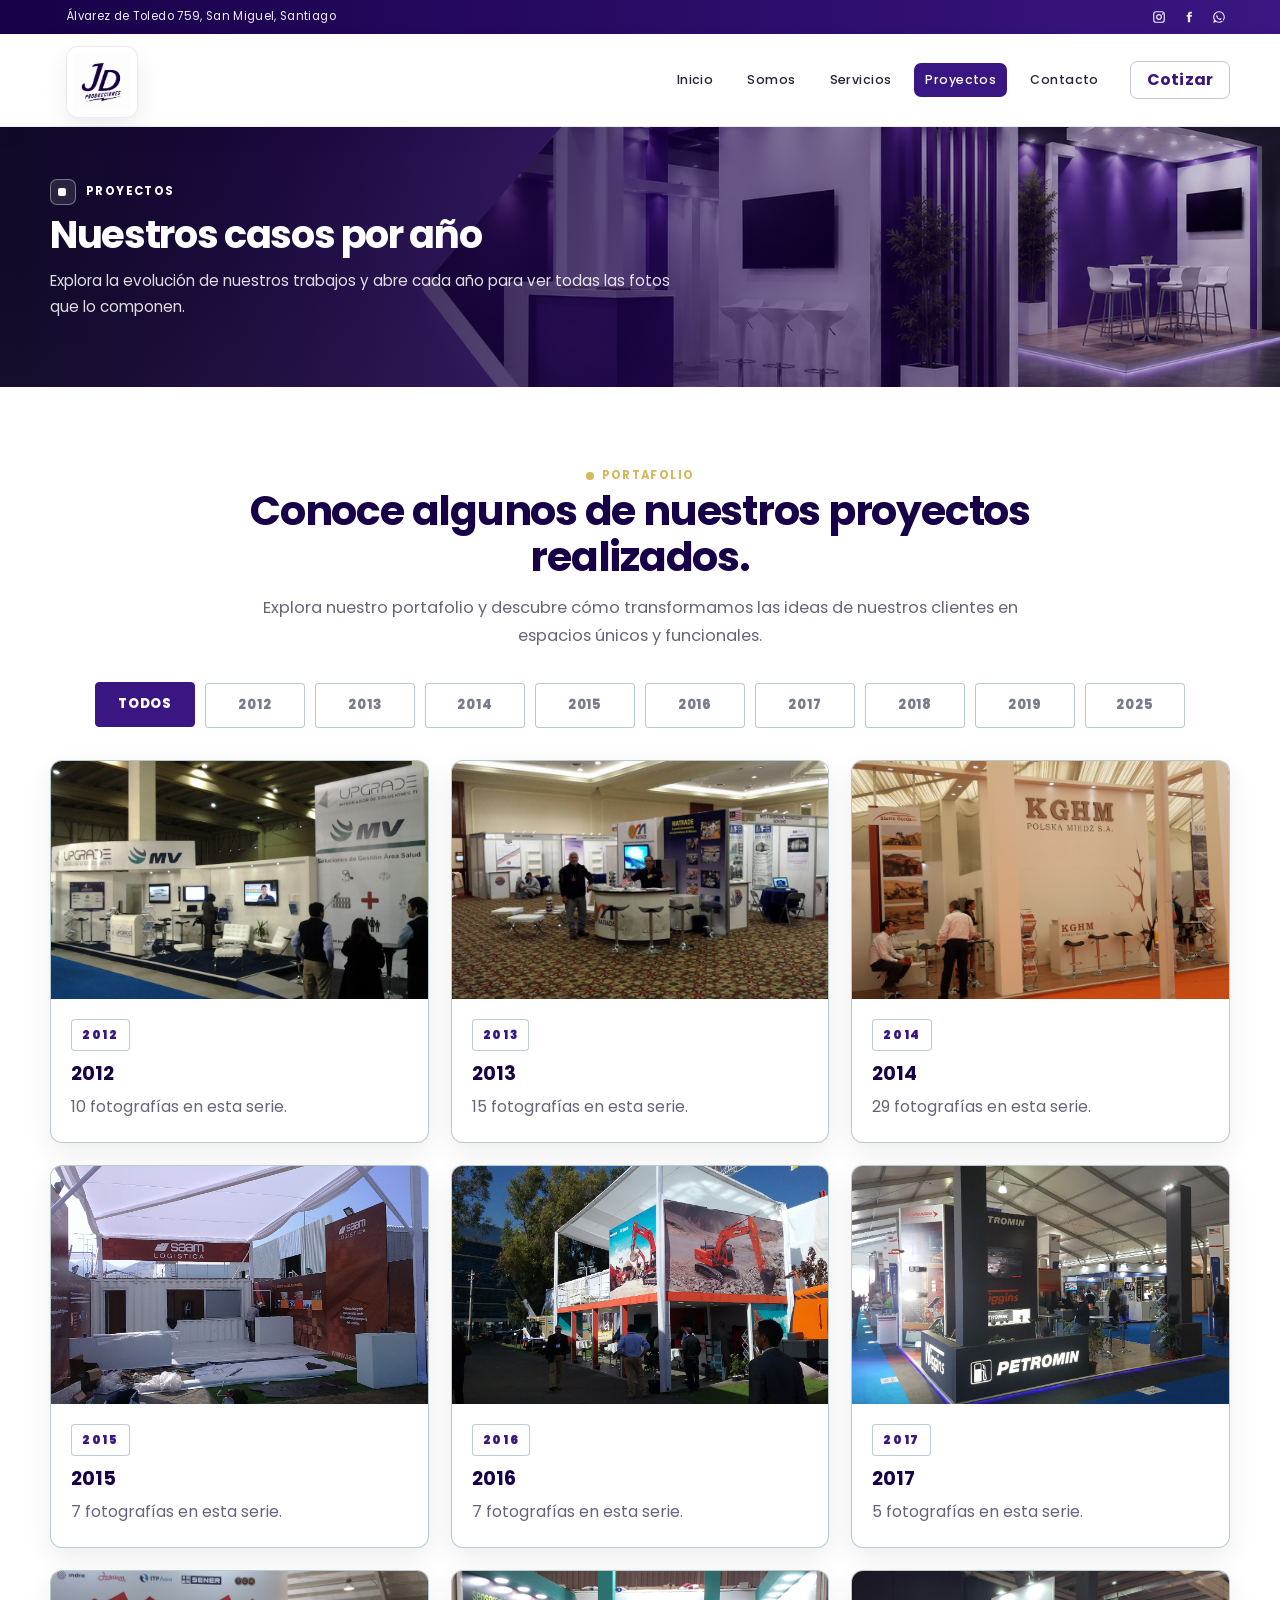
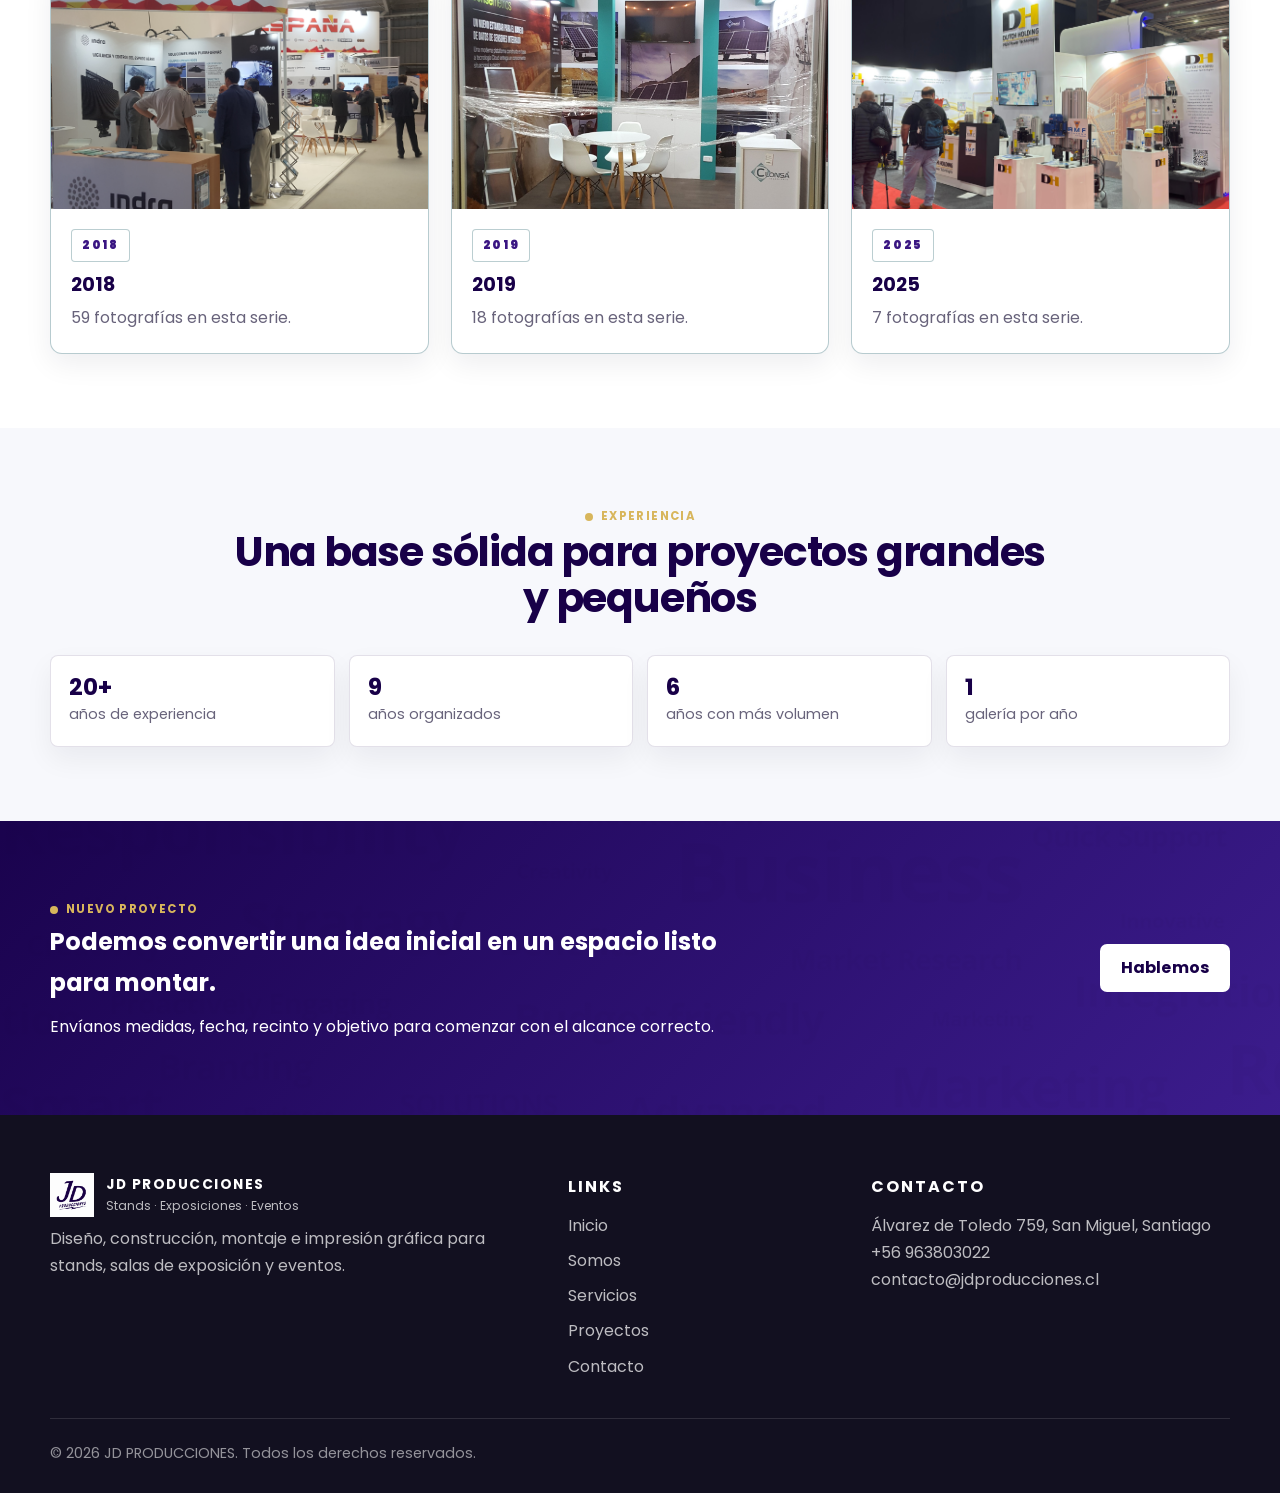
==== proyectos.html @ 73adbdab "Subir sitio inicial" ====
<!DOCTYPE html>
<html lang="es">
<head>
  <meta charset="utf-8">
  <meta name="viewport" content="width=device-width, initial-scale=1">
  <meta name="keywords" content="proyectos, portafolio, stands, salas de exposicion, JD PRODUCCIONES">
  <meta name="description" content="Proyectos y formatos de trabajo de JD PRODUCCIONES para stands, salas de exposición, congresos y activaciones de marca.">
  <meta name="author" content="JD PRODUCCIONES">
  <link rel="canonical" href="https://www.jdproducciones.cl/proyectos">
  <title>JD PRODUCCIONES | Proyectos</title>
  <link rel="icon" type="image/png" href="logojd.png">
  <link rel="preconnect" href="https://fonts.googleapis.com">
  <link rel="preconnect" href="https://fonts.gstatic.com" crossorigin>
  <link href="https://fonts.googleapis.com/css2?family=Poppins:wght@400;500;600;700;800&display=swap" rel="stylesheet">
  <link rel="stylesheet" href="site.css?v=20260706t">
</head>
<body>
  <div class="topline">
    <div class="wrap topline-inner">
      <span class="topline-address">Álvarez de Toledo 759, San Miguel, Santiago</span>
      <div class="topline-social" aria-label="Redes sociales">
        <a href="https://www.instagram.com/" aria-label="Instagram">
          <svg viewBox="0 0 24 24" aria-hidden="true"><path d="M7 2h10a5 5 0 0 1 5 5v10a5 5 0 0 1-5 5H7a5 5 0 0 1-5-5V7a5 5 0 0 1 5-5zm0 2a3 3 0 0 0-3 3v10a3 3 0 0 0 3 3h10a3 3 0 0 0 3-3V7a3 3 0 0 0-3-3H7zm11.25 1.75a1.25 1.25 0 1 1 0 2.5 1.25 1.25 0 0 1 0-2.5zM12 7a5 5 0 1 1 0 10 5 5 0 0 1 0-10zm0 2a3 3 0 1 0 0 6 3 3 0 0 0 0-6z"/></svg>
        </a>
        <a href="https://www.facebook.com/" aria-label="Facebook">
          <svg viewBox="0 0 24 24" aria-hidden="true"><path d="M14 8.5V7.1c0-.6.4-1.1 1.1-1.1H17V3h-2.6C11.9 3 10 4.7 10 7.4v1.1H8v3h2V21h4v-9.5h2.7l.5-3H14z"/></svg>
        </a>
        <a href="https://wa.me/56963803022" aria-label="WhatsApp">
          <svg viewBox="0 0 24 24" aria-hidden="true"><path d="M12 2a10 10 0 0 0-8.6 15.1L2 22l5-1.3A10 10 0 1 0 12 2zm0 2a8 8 0 0 1 6.9 12.1l-.2.4.8 2.7-2.8-.7-.4.2A8 8 0 1 1 12 4zm-3.3 4.1c-.2 0-.5.1-.7.4-.2.3-.8.8-.8 1.9 0 1.1.8 2.2.9 2.4.1.2 1.6 2.6 3.8 3.6 1.8.8 2.2.6 2.6.6.4-.1 1.3-.5 1.6-1 .2-.5.2-.9.2-1-.1-.2-.3-.2-.6-.4l-1.2-.6c-.2-.1-.4-.1-.6.1l-.5.6c-.1.2-.3.2-.5.1-.2-.1-.8-.3-1.5-.9-.6-.6-1-.1-1.1-.4-.1-.2-.4-.4-.6-.7-.2-.3-.1-.4.1-.6l.3-.4c.1-.2.1-.4 0-.6l-.6-1.4c-.1-.2-.3-.3-.5-.3h-.4z"/></svg>
        </a>
      </div>
    </div>
  </div>

  <header class="topbar">
    <div class="wrap nav">
      <a class="brand" href="index.html" aria-label="JD PRODUCCIONES inicio">
        <img src="logojd.png" alt="Logo JD PRODUCCIONES">
        <span><strong>JD PRODUCCIONES</strong><span>Stands · Exposiciones · Eventos</span></span>
      </a>
      <nav class="menu" aria-label="Navegación principal">
        <a href="index.html">Inicio</a>
        <a href="somos.html">Somos</a>
        <a href="servicios.html">Servicios</a>
        <a class="active" href="proyectos.html" aria-current="page">Proyectos</a>
        <a href="contacto.html">Contacto</a>
      </nav>
      <a class="quote-btn" href="contacto.html">Cotizar</a>
    </div>
  </header>

  <main>
    <section class="page-hero projects">
      <div class="wrap">
        <span class="badge">Proyectos</span>
        <h1>Nuestros casos por año</h1>
        <p>Explora la evolución de nuestros trabajos y abre cada año para ver todas las fotos que lo componen.</p>
      </div>
    </section>

    <section class="section">
      <div class="wrap">
        <div class="section-head center">
          <span class="kicker">Portafolio</span>
          <h2>Conoce algunos de nuestros proyectos realizados.</h2>
          <p>Explora nuestro portafolio y descubre cómo transformamos las ideas de nuestros clientes en espacios únicos y funcionales.</p>
        </div>

        <div class="project-year-filters" id="year-filters" aria-label="Filtros por año"></div>
        <div class="project-year-grid" id="year-grid"></div>
      </div>
    </section>

    <section class="section soft">
      <div class="wrap">
        <div class="section-head center">
          <span class="kicker">Experiencia</span>
          <h2>Una base sólida para proyectos grandes y pequeños</h2>
        </div>
        <div class="metrics">
          <div class="metric"><strong>20+</strong><span>años de experiencia</span></div>
          <div class="metric"><strong>9</strong><span>años organizados</span></div>
          <div class="metric"><strong>6</strong><span>años con más volumen</span></div>
          <div class="metric"><strong>1</strong><span>galería por año</span></div>
        </div>
      </div>
    </section>

    <section class="section dark">
      <div class="wrap cta">
        <div>
          <span class="kicker">Nuevo proyecto</span>
          <h2>Podemos convertir una idea inicial en un espacio listo para montar.</h2>
          <p>Envíanos medidas, fecha, recinto y objetivo para comenzar con el alcance correcto.</p>
        </div>
        <a class="theme-btn secondary" href="contacto.html">Hablemos</a>
      </div>
    </section>
  </main>

  <div class="gallery-modal" id="gallery-modal" aria-hidden="true">
    <div class="gallery-modal-backdrop" data-close-gallery></div>
    <div class="gallery-modal-panel" role="dialog" aria-modal="true" aria-labelledby="gallery-title">
      <button class="gallery-close" type="button" data-close-gallery aria-label="Cerrar galería">×</button>
      <div class="gallery-header">
        <div>
          <span class="kicker" id="gallery-year-label">Año</span>
          <h2 id="gallery-title">Galería</h2>
        </div>
        <div class="gallery-counter" id="gallery-counter">1 / 1</div>
      </div>
      <div class="gallery-main">
        <button class="gallery-nav gallery-prev" type="button" id="gallery-prev" aria-label="Foto anterior">‹</button>
        <img id="gallery-image" src="" alt="Foto del proyecto">
        <button class="gallery-nav gallery-next" type="button" id="gallery-next" aria-label="Foto siguiente">›</button>
      </div>
      <div class="gallery-thumbs" id="gallery-thumbs" aria-label="Miniaturas del año"></div>
    </div>
  </div>

  <footer class="footer">
    <div class="wrap">
      <div class="footer-grid">
        <div>
          <a class="brand" href="index.html">
            <img src="logojd.png" alt="Logo JD PRODUCCIONES">
            <span><strong>JD PRODUCCIONES</strong><span>Stands · Exposiciones · Eventos</span></span>
          </a>
          <p>Diseño, construcción, montaje e impresión gráfica para stands, salas de exposición y eventos.</p>
        </div>
        <div>
          <h3>Links</h3>
          <div class="footer-links">
            <a href="index.html">Inicio</a>
            <a href="somos.html">Somos</a>
            <a href="servicios.html">Servicios</a>
            <a href="proyectos.html">Proyectos</a>
            <a href="contacto.html">Contacto</a>
          </div>
        </div>
        <div>
          <h3>Contacto</h3>
          <p>Álvarez de Toledo 759, San Miguel, Santiago<br><a href="tel:+56963803022">+56 963803022</a><br><a href="mailto:contacto@jdproducciones.cl">contacto@jdproducciones.cl</a></p>
        </div>
      </div>
      <div class="copyright">© <span id="year"></span> JD PRODUCCIONES. Todos los derechos reservados.</div>
    </div>
  </footer>

  <script src="proyectos-data.js"></script>
  <script>
    const yearsData = Array.isArray(window.JD_PROJECTS_BY_YEAR) ? window.JD_PROJECTS_BY_YEAR : [];
    const yearFilters = document.getElementById("year-filters");
    const yearGrid = document.getElementById("year-grid");
    const modal = document.getElementById("gallery-modal");
    const modalYearLabel = document.getElementById("gallery-year-label");
    const modalTitle = document.getElementById("gallery-title");
    const modalCounter = document.getElementById("gallery-counter");
    const modalImage = document.getElementById("gallery-image");
    const modalThumbs = document.getElementById("gallery-thumbs");
    const prevBtn = document.getElementById("gallery-prev");
    const nextBtn = document.getElementById("gallery-next");
    const closeButtons = Array.from(document.querySelectorAll("[data-close-gallery]"));

    let activeYear = "all";
    let activeGallery = null;
    let activeIndex = 0;

    function setActiveYear(filter) {
      activeYear = filter;
      renderYears();
      Array.from(yearFilters.querySelectorAll(".project-filter")).forEach((btn) => {
        btn.classList.toggle("active", btn.dataset.filter === filter);
      });
    }

    function openGallery(yearData, index = 0) {
      activeGallery = yearData;
      activeIndex = index;
      renderGallery();
      modal.classList.add("is-open");
      modal.setAttribute("aria-hidden", "false");
      document.body.classList.add("modal-open");
    }

    function closeGallery() {
      modal.classList.remove("is-open");
      modal.setAttribute("aria-hidden", "true");
      document.body.classList.remove("modal-open");
    }

    function renderGallery() {
      if (!activeGallery) return;
      const photos = activeGallery.photos || [];
      const current = photos[activeIndex] || photos[0];
      modalYearLabel.textContent = activeGallery.year;
      modalTitle.textContent = `Proyectos ${activeGallery.year}`;
      modalImage.src = current;
      modalImage.alt = `Foto del año ${activeGallery.year}, imagen ${activeIndex + 1}`;
      modalCounter.textContent = `${activeIndex + 1} / ${photos.length}`;
      modalThumbs.innerHTML = photos.map((src, idx) => `
        <button class="gallery-thumb ${idx === activeIndex ? "active" : ""}" type="button" data-thumb-index="${idx}">
          <img src="${src}" alt="Miniatura ${idx + 1} del año ${activeGallery.year}">
        </button>
      `).join("");
    }

    function renderYears() {
      const visible = activeYear === "all" ? yearsData : yearsData.filter((item) => item.year === activeYear);
      yearGrid.innerHTML = visible.map((item) => `
        <article class="project-year-card">
          <button type="button" class="project-year-cover" data-year="${item.year}">
            <img src="${item.cover}" alt="Proyectos del año ${item.year}">
          </button>
          <div class="project-year-body">
            <span class="tag">${item.year}</span>
            <h3>${item.year}</h3>
            <p>${item.photos.length} fotografías en esta serie.</p>
          </div>
        </article>
      `).join("");

      Array.from(yearGrid.querySelectorAll("[data-year]")).forEach((button) => {
        button.addEventListener("click", () => {
          const year = button.dataset.year;
          const data = yearsData.find((item) => item.year === year);
          if (data) openGallery(data, 0);
        });
      });
    }

    function renderYearFilters() {
      const buttons = [
        { filter: "all", label: "Todos" },
        ...yearsData.map((item) => ({ filter: item.year, label: item.year })),
      ];
      yearFilters.innerHTML = buttons.map((btn) => `
        <button class="project-filter ${btn.filter === "all" ? "active" : ""}" type="button" data-filter="${btn.filter}">
          ${btn.label}
        </button>
      `).join("");
      Array.from(yearFilters.querySelectorAll(".project-filter")).forEach((btn) => {
        btn.addEventListener("click", () => setActiveYear(btn.dataset.filter));
      });
    }

    modalThumbs.addEventListener("click", (event) => {
      const thumb = event.target.closest("[data-thumb-index]");
      if (!thumb || !activeGallery) return;
      activeIndex = Number(thumb.dataset.thumbIndex);
      renderGallery();
    });

    prevBtn.addEventListener("click", () => {
      if (!activeGallery) return;
      activeIndex = (activeIndex - 1 + activeGallery.photos.length) % activeGallery.photos.length;
      renderGallery();
    });

    nextBtn.addEventListener("click", () => {
      if (!activeGallery) return;
      activeIndex = (activeIndex + 1) % activeGallery.photos.length;
      renderGallery();
    });

    closeButtons.forEach((btn) => btn.addEventListener("click", closeGallery));

    document.addEventListener("keydown", (event) => {
      if (event.key === "Escape" && modal.classList.contains("is-open")) closeGallery();
      if (!modal.classList.contains("is-open")) return;
      if (event.key === "ArrowLeft") prevBtn.click();
      if (event.key === "ArrowRight") nextBtn.click();
    });

    document.getElementById("year").textContent = new Date().getFullYear();
    renderYearFilters();
    renderYears();
  </script>
</body>
</html>
---- site.css ----
:root {
  --ink: #151326;
  --muted: #68637b;
  --line: rgba(46, 18, 112, .14);
  --purple: #3a1682;
  --purple-dark: #180048;
  --purple-soft: #f1edf8;
  --gold: #d8b65c;
  --surface: #ffffff;
  --surface-soft: #f7f8fc;
  --shadow: 0 18px 48px rgba(21, 19, 38, .11);
  --shadow-soft: 0 10px 28px rgba(21, 19, 38, .07);
  --container: 1180px;
}

* {
  box-sizing: border-box;
}

html {
  scroll-behavior: smooth;
}

body {
  margin: 0;
  color: var(--ink);
  background: #fff;
  font-family: Poppins, "Segoe UI", Arial, sans-serif;
}

body,
button,
input,
textarea {
  font: 400 16px/1.7 Poppins, "Segoe UI", Arial, sans-serif;
}

a {
  color: inherit;
  text-decoration: none;
}

img {
  display: block;
  max-width: 100%;
}

.wrap {
  width: min(100% - 40px, var(--container));
  margin: 0 auto;
}

.topline {
  display: block;
  background: linear-gradient(90deg, var(--purple-dark), #3a1682);
  color: rgba(255, 255, 255, .92);
  font-size: .72rem;
  letter-spacing: .03em;
}

.topline .wrap {
  min-height: 30px;
  display: flex;
  align-items: center;
  justify-content: space-between;
  gap: 16px;
  flex-wrap: wrap;
}

.topline a {
  color: inherit;
}

.topline-inner {
  padding: 6px 0 6px 16px;
}

.topline-address {
  white-space: nowrap;
}

.topline-social {
  display: flex;
  align-items: center;
  gap: 8px;
  flex-shrink: 0;
}

.topline-social a {
  display: inline-flex;
  align-items: center;
  justify-content: center;
  width: 22px;
  height: 22px;
  border-radius: 999px;
  color: rgba(255, 255, 255, .9);
  transition: opacity .2s ease, transform .2s ease;
}

.topline-social a:hover {
  opacity: .82;
  transform: translateY(-1px);
}

.topline-social svg {
  width: 14px;
  height: 14px;
  fill: currentColor;
}

@media (max-width: 900px) {
  .topline .wrap {
    flex-direction: column;
    justify-content: center;
    text-align: center;
  }

  .topline-inner,
  .nav {
    padding-left: 0;
  }

  .topline-address {
    white-space: normal;
  }
}

.topbar {
  position: sticky;
  top: 0;
  z-index: 50;
  background: rgba(255, 255, 255, .96);
  border-bottom: 1px solid rgba(21, 19, 38, .08);
  backdrop-filter: blur(16px);
  box-shadow: 0 8px 24px rgba(21, 19, 38, .04);
}

.nav {
  min-height: 84px;
  padding: 8px 0;
  display: flex;
  align-items: center;
  justify-content: space-between;
  gap: 20px;
  padding-left: 16px;
}

.brand {
  display: inline-flex;
  align-items: center;
  gap: 12px;
  min-width: max-content;
}

.topbar .brand {
  gap: 0;
  min-width: 72px;
  min-height: 72px;
  margin-top: 4px;
  padding: 6px;
  border: 1px solid rgba(24, 0, 72, .08);
  border-radius: 12px;
  background: #fff;
  box-shadow: 0 10px 24px rgba(21, 19, 38, .08);
}

.brand img {
  width: 44px;
  height: 44px;
  object-fit: contain;
}

.brand strong,
.brand span {
  display: block;
}

.brand strong {
  color: var(--purple-dark);
  font-size: .86rem;
  letter-spacing: .11em;
  text-transform: uppercase;
  font-weight: 700;
}

.brand span {
  color: var(--muted);
  font-size: .76rem;
}

.topbar .brand span {
  display: none;
}

.topbar .brand img {
  width: 58px;
  height: 58px;
}

.menu {
  display: flex;
  align-items: center;
  justify-content: flex-end;
  gap: 12px;
  flex: 1;
}

.menu a {
  border-radius: 7px;
  padding: 6px 11px;
  color: #26223a;
  font-size: .78rem;
  font-weight: 500;
  letter-spacing: .035em;
  transition: background .2s ease, color .2s ease;
}

.menu a:hover {
  background: var(--purple-soft);
  color: var(--purple);
}

.menu a.active {
  background: var(--purple);
  color: #fff;
}

.quote-btn,
.theme-btn,
.button {
  display: inline-flex;
  align-items: center;
  justify-content: center;
  min-height: 48px;
  padding: 0 20px;
  border: 0;
  border-radius: 7px;
  background: var(--purple);
  color: #fff;
  font-weight: 700;
  letter-spacing: .01em;
  cursor: pointer;
  box-shadow: 0 10px 24px rgba(46, 18, 112, .2);
  transition: transform .2s ease, box-shadow .2s ease, background .2s ease;
}

.quote-btn:hover,
.theme-btn:hover,
.button:hover {
  transform: translateY(-1px);
  background: var(--purple-dark);
  color: #fff;
  box-shadow: 0 12px 26px rgba(24, 0, 72, .22);
}

.quote-btn {
  min-height: 38px;
  padding: 0 16px;
  border: 1px solid rgba(24, 0, 72, .24);
  background: transparent;
  color: var(--purple);
  box-shadow: none;
}

.quote-btn:hover {
  background: var(--purple-soft);
  color: var(--purple-dark);
  box-shadow: none;
}

.theme-btn.secondary {
  background: #fff;
  color: var(--purple-dark);
  box-shadow: none;
  border: 1px solid rgba(255, 255, 255, .52);
}

.theme-btn.secondary:hover {
  background: var(--purple-soft);
  color: var(--purple-dark);
}

.hero,
.page-hero {
  position: relative;
  isolation: isolate;
  overflow: hidden;
  background-position: center;
  background-size: cover;
}

.hero {
  min-height: 620px;
  display: grid;
  align-items: start;
  background-image:
    linear-gradient(90deg, rgba(14, 11, 31, .88), rgba(24, 0, 72, .68) 46%, rgba(24, 0, 72, .2)),
    url("fotos web/site/hero-fallback.jpg");
}

.hero .wrap {
  width: min(100% - 2px, calc(var(--container) + 320px));
  margin-left: max(0px, calc((100vw - var(--container)) / 2 - 205px));
  margin-right: auto;
  padding: 112px 0 118px;
}

.hero-carousel {
  display: block;
  min-height: 620px;
  background: #121020;
}

.hero-slide {
  position: absolute;
  inset: 0;
  display: grid;
  align-items: start;
  background-image: var(--hero-image);
  background-position: center;
  background-size: cover;
  opacity: 0;
  visibility: hidden;
  transition: opacity .7s ease, visibility .7s ease;
}

.hero-slide.hero-slide-overlay::before {
  content: "";
  position: absolute;
  inset: 0;
  background: linear-gradient(90deg, rgba(14, 11, 31, .9), rgba(24, 0, 72, .72) 46%, rgba(24, 0, 72, .26));
  z-index: 0;
}

.hero-slide.is-active {
  opacity: 1;
  visibility: visible;
  z-index: 1;
}

.hero-slide.hero-slide-overlay .wrap {
  position: relative;
  z-index: 1;
}

.hero-arrow {
  position: absolute;
  top: 50%;
  z-index: 3;
  display: grid;
  width: 42px;
  height: 42px;
  place-items: center;
  border: 1px solid rgba(255, 255, 255, .32);
  border-radius: 7px;
  background: rgba(255, 255, 255, .12);
  color: #fff;
  font-size: 2rem;
  line-height: 1;
  cursor: pointer;
  transform: translateY(-50%);
  transition: background .2s ease, border-color .2s ease, transform .2s ease;
}

.hero-arrow:hover {
  border-color: rgba(255, 255, 255, .58);
  background: var(--purple);
  transform: translateY(-50%) scale(1.03);
}

.hero-arrow-prev {
  left: max(6px, calc((100vw - var(--container)) / 2 - 230px));
}

.hero-arrow-next {
  right: max(6px, calc((100vw - var(--container)) / 2 - 230px));
}

.hero-dots {
  position: absolute;
  right: max(20px, calc((100vw - var(--container)) / 2));
  bottom: 30px;
  z-index: 3;
  display: flex;
  gap: 9px;
}

.hero-dots button {
  width: 26px;
  height: 4px;
  border: 0;
  border-radius: 999px;
  background: rgba(255, 255, 255, .45);
  cursor: pointer;
  transition: width .2s ease, background .2s ease;
}

.hero-dots button.is-active {
  width: 42px;
  background: #fff;
}

.hero-content {
  max-width: 520px;
  padding-left: 56px;
  color: #fff;
}

.badge,
.kicker {
  display: inline-flex;
  align-items: center;
  gap: 8px;
  color: var(--gold);
  font-size: .72rem;
  font-weight: 700;
  letter-spacing: .12em;
  text-transform: uppercase;
}

.badge::before,
.kicker::before {
  content: "";
  width: 8px;
  height: 8px;
  border-radius: 999px;
  background: currentColor;
}

h1,
h2,
h3,
p {
  margin-top: 0;
}

h1 {
  max-width: 11.5ch;
  margin-bottom: 18px;
  font-size: clamp(2.55rem, 4.8vw, 4.35rem);
  font-weight: 700;
  line-height: 1.04;
  letter-spacing: -.035em;
}

.hero p,
.page-hero p {
  max-width: 44ch;
  color: rgba(255, 255, 255, .86);
  font-size: 1rem;
}

.actions {
  display: flex;
  gap: 14px;
  flex-wrap: wrap;
  margin-top: 26px;
}

.hero .theme-btn,
.hero .theme-btn.secondary {
  min-height: 42px;
  padding: 0 16px;
  font-size: .95rem;
}

.hero-stats {
  width: min(100%, 860px);
  display: grid;
  grid-template-columns: repeat(3, minmax(0, 1fr));
  gap: 12px;
  margin-top: 40px;
}

.hero-stat,
.metric {
  border: 1px solid rgba(255, 255, 255, .22);
  border-radius: 8px;
  background: rgba(255, 255, 255, .1);
  backdrop-filter: blur(12px);
  padding: 18px;
}

.hero-stat strong,
.metric strong {
  display: block;
  color: #fff;
  font-size: 1.45rem;
  line-height: 1.15;
}

.hero-stat span,
.metric span {
  color: rgba(255, 255, 255, .78);
  font-size: .9rem;
}

.page-hero {
  min-height: 260px;
  display: grid;
  align-items: center;
  background-image:
    linear-gradient(90deg, rgba(14, 11, 31, .88), rgba(24, 0, 72, .68), rgba(24, 0, 72, .2)),
    url("fotos web/site/services-banner.jpg");
}

.page-hero.projects {
  background-image:
    linear-gradient(90deg, rgba(14, 11, 31, .88), rgba(24, 0, 72, .68), rgba(24, 0, 72, .2)),
    url("fotos web/site/projects-banner.jpg");
}

.page-hero.contact {
  background-image:
    linear-gradient(90deg, rgba(14, 11, 31, .88), rgba(24, 0, 72, .68), rgba(24, 0, 72, .2)),
    url("fotos web/site/contact-banner.jpg");
}

.page-hero.somos {
  background-image:
    linear-gradient(90deg, rgba(14, 11, 31, .88), rgba(24, 0, 72, .68), rgba(24, 0, 72, .18)),
    url("fotos web/site/about-banner.jpg");
}

.page-hero .wrap {
  padding: 46px 0;
}

.page-hero h1 {
  max-width: 680px;
  color: #fff;
  margin-bottom: 12px;
  font-size: clamp(1.85rem, 3vw, 2.75rem);
  line-height: 1.12;
}

.page-hero p {
  max-width: 620px;
  font-size: .95rem;
}

.page-hero .badge {
  position: relative;
  gap: 10px;
  color: #fff;
}

.page-hero .badge::before {
  width: 24px;
  height: 24px;
  border: 1px solid rgba(255, 255, 255, .38);
  border-radius: 7px;
  background: rgba(255, 255, 255, .1);
}

.page-hero .badge::after {
  content: "";
  position: absolute;
  left: 8px;
  top: 50%;
  width: 8px;
  height: 8px;
  border-radius: 2px;
  background: currentColor;
  transform: translateY(-50%);
}

.section {
  padding: 74px 0;
}

.section.soft {
  background: var(--surface-soft);
}

.section.dark {
  background:
    linear-gradient(135deg, rgba(24, 0, 72, .96), rgba(58, 22, 130, .86)),
    url("fotos web/site/cta-bg.jpg") center/cover;
  color: #fff;
}

.section-head {
  max-width: 830px;
  margin-bottom: 34px;
}

.section-head.center {
  margin-right: auto;
  margin-left: auto;
  text-align: center;
}

.section-head.center .kicker {
  justify-content: center;
}

.section-head h2 {
  margin-bottom: 14px;
  color: var(--purple-dark);
  font-size: clamp(1.75rem, 3.2vw, 2.7rem);
  line-height: 1.12;
  letter-spacing: -.03em;
}

.section.dark h2,
.section.dark p {
  color: #fff;
}

.section-head p {
  color: var(--muted);
  font-size: 1.02rem;
}

.grid-3,
.grid-4 {
  display: grid;
  gap: 22px;
}

.grid-3 {
  grid-template-columns: repeat(3, minmax(0, 1fr));
}

.grid-4 {
  grid-template-columns: repeat(4, minmax(0, 1fr));
}

.card,
.service-card,
.project-card,
.contact-card,
.form-card {
  border: 1px solid var(--line);
  border-radius: 8px;
  background: var(--surface);
  box-shadow: var(--shadow-soft);
}

.service-card,
.project-card {
  overflow: hidden;
}

.service-card img,
.project-card img {
  width: 100%;
  height: 210px;
  object-fit: cover;
}

.service-card .content,
.project-card .content,
.card {
  padding: 24px;
}

.tag {
  display: inline-flex;
  margin-bottom: 12px;
  padding: 5px 10px;
  border-radius: 999px;
  background: var(--purple-soft);
  color: var(--purple);
  font-size: .74rem;
  font-weight: 900;
  letter-spacing: .14em;
  text-transform: uppercase;
}

.card h3,
.service-card h3,
.project-card h3,
.contact-card h3,
.form-card h2 {
  margin-bottom: 10px;
  color: var(--purple-dark);
  font-size: 1.08rem;
  line-height: 1.25;
}

.card p,
.service-card p,
.project-card p,
.contact-card p,
.form-card p {
  color: var(--muted);
  margin-bottom: 0;
}

.project-filters {
  display: flex;
  flex-wrap: wrap;
  justify-content: center;
  gap: 10px;
  margin: 28px 0 24px;
}

.project-filter {
  border: 1px solid rgba(24, 0, 72, .16);
  border-radius: 999px;
  background: #fff;
  color: var(--purple-dark);
  padding: 10px 16px;
  font-size: .82rem;
  font-weight: 800;
  letter-spacing: .08em;
  text-transform: uppercase;
  cursor: pointer;
  transition: background-color .2s ease, border-color .2s ease, color .2s ease, transform .2s ease;
}

.project-filter:hover,
.project-filter.active {
  border-color: var(--purple);
  background: var(--purple);
  color: #fff;
  transform: translateY(-1px);
}

.project-grid {
  margin-top: 10px;
}

.project-card {
  transition: transform .22s ease, box-shadow .22s ease, border-color .22s ease;
}

.project-card:hover {
  transform: translateY(-3px);
  border-color: rgba(24, 0, 72, .2);
  box-shadow: 0 18px 38px rgba(21, 19, 38, .08);
}

.project-year-filters {
  display: flex;
  flex-wrap: wrap;
  justify-content: center;
  gap: 10px;
  margin: 32px 0 32px;
}

.project-year-grid {
  display: grid;
  grid-template-columns: repeat(3, minmax(0, 1fr));
  gap: 22px;
}

.project-year-card {
  overflow: hidden;
  border: 1px solid rgba(180, 201, 205, .95);
  border-radius: 12px;
  background: #fff;
  box-shadow: var(--shadow-soft);
  transition: transform .22s ease, box-shadow .22s ease, border-color .22s ease;
}

.project-year-card:hover {
  transform: translateY(-4px);
  border-color: rgba(58, 22, 130, .28);
  box-shadow: 0 20px 44px rgba(21, 19, 38, .12);
}

.project-year-cover {
  display: block;
  width: 100%;
  padding: 0;
  border: 0;
  background: transparent;
  cursor: pointer;
  position: relative;
  overflow: hidden;
}

.project-year-cover img {
  width: 100%;
  height: 238px;
  object-fit: cover;
  transition: transform .35s ease;
}

.project-year-cover::before {
  content: "";
  position: absolute;
  inset: 0;
  background: rgba(58, 22, 130, 0);
  transition: background .25s ease;
  z-index: 1;
}

.project-year-cover::after {
  content: "Ver galería";
  position: absolute;
  left: 50%;
  top: 50%;
  z-index: 2;
  transform: translate(-50%, -50%) translateY(8px);
  padding: 0 0 6px;
  border: 0;
  border-bottom: 1px solid rgba(255, 255, 255, .72);
  border-radius: 0;
  background: transparent;
  color: #fff;
  font-size: .74rem;
  font-weight: 800;
  letter-spacing: .12em;
  text-transform: uppercase;
  opacity: 0;
  transition: opacity .25s ease, transform .25s ease;
}

.project-year-card:hover .project-year-cover img {
  transform: scale(1.04);
}

.project-year-card:hover .project-year-cover::before {
  background: rgba(5, 2, 15, .5);
}

.project-year-card:hover .project-year-cover::after {
  opacity: 1;
  transform: translate(-50%, -50%);
}

.project-year-body {
  padding: 20px 20px 22px;
}

.project-year-body h3 {
  margin: 0 0 8px;
  color: var(--purple-dark);
  font-size: 1.2rem;
  line-height: 1.15;
}

.project-year-body p {
  margin: 0;
  color: var(--muted);
}

.project-year-body .tag {
  margin-bottom: 12px;
  border-radius: 4px;
  background: #fff;
  border: 1px solid rgba(180, 201, 205, .9);
  color: var(--purple);
}

.project-year-cover:focus-visible,
.project-filter:focus-visible,
.gallery-close:focus-visible,
.gallery-nav:focus-visible,
.gallery-thumb:focus-visible {
  outline: 3px solid rgba(58, 22, 130, .26);
  outline-offset: 2px;
}

body.modal-open {
  overflow: hidden;
}

.gallery-modal {
  position: fixed;
  inset: 0;
  z-index: 120;
  display: none;
  align-items: center;
  justify-content: center;
  padding: 20px;
}

.gallery-modal.is-open {
  display: flex;
}

.gallery-modal-backdrop {
  position: absolute;
  inset: 0;
  background: rgba(0, 0, 0, .88);
  backdrop-filter: none;
}

.gallery-modal-panel {
  position: relative;
  z-index: 1;
  width: min(1120px, 100%);
  max-height: none;
  overflow: visible;
  border: 0;
  border-radius: 0;
  background: transparent;
  box-shadow: none;
  padding: 8px 0;
}

.gallery-close {
  position: absolute;
  top: 0;
  right: 0;
  display: grid;
  place-items: center;
  width: 42px;
  height: 42px;
  border: 0;
  border-radius: 999px;
  background: rgba(255, 255, 255, .12);
  color: #fff;
  font-size: 1.5rem;
  line-height: 1;
  cursor: pointer;
}

.gallery-header {
  display: flex;
  align-items: flex-start;
  justify-content: space-between;
  gap: 16px;
  padding-right: 56px;
  margin-bottom: 14px;
  color: #fff;
}

.gallery-header h2 {
  margin: 4px 0 0;
  color: #fff;
  font-size: clamp(1.55rem, 2.4vw, 2.2rem);
  line-height: 1.1;
}

.gallery-counter {
  min-width: max-content;
  padding: 8px 12px;
  border-radius: 999px;
  background: rgba(255, 255, 255, .12);
  color: #fff;
  font-size: .84rem;
  font-weight: 800;
  letter-spacing: .06em;
}

.gallery-main {
  position: relative;
  display: grid;
  grid-template-columns: auto minmax(0, 1fr) auto;
  align-items: center;
  gap: 12px;
}

.gallery-main img {
  width: 100%;
  max-height: 68vh;
  object-fit: contain;
  background: #0f0c1c;
  border-radius: 16px;
  border: 1px solid rgba(255, 255, 255, .08);
  box-shadow: 0 22px 56px rgba(0, 0, 0, .4);
}

.gallery-nav {
  display: grid;
  place-items: center;
  width: 46px;
  height: 46px;
  border: 1px solid rgba(255, 255, 255, .18);
  border-radius: 999px;
  background: rgba(255, 255, 255, .12);
  color: #fff;
  font-size: 1.9rem;
  line-height: 1;
  cursor: pointer;
  box-shadow: none;
}

.gallery-nav:hover {
  background: rgba(69, 67, 208, .95);
  color: #fff;
  border-color: rgba(69, 67, 208, .95);
}

.gallery-thumbs {
  display: flex;
  flex-wrap: nowrap;
  gap: 10px;
  margin-top: 16px;
  padding-bottom: 4px;
  overflow-x: auto;
  overflow-y: hidden;
  scrollbar-width: thin;
  scrollbar-color: rgba(255, 255, 255, .22) rgba(255, 255, 255, .06);
}

.gallery-thumbs::-webkit-scrollbar {
  height: 8px;
}

.gallery-thumbs::-webkit-scrollbar-track {
  background: rgba(255, 255, 255, .06);
  border-radius: 999px;
}

.gallery-thumbs::-webkit-scrollbar-thumb {
  background: rgba(255, 255, 255, .22);
  border-radius: 999px;
}

.gallery-thumb {
  flex: 0 0 88px;
  padding: 0;
  border: 2px solid transparent;
  border-radius: 12px;
  background: transparent;
  overflow: hidden;
  cursor: pointer;
  transition: border-color .2s ease, transform .2s ease, box-shadow .2s ease;
}

.gallery-thumb img {
  width: 100%;
  height: 74px;
  object-fit: cover;
  display: block;
}

.gallery-thumb:hover {
  transform: translateY(-1px);
  box-shadow: 0 10px 24px rgba(0, 0, 0, .2);
}

.gallery-thumb.active {
  border-color: var(--purple);
}

.project-year-filters .project-filter {
  min-width: 100px;
  min-height: 44px;
  padding: 10px 18px;
  border-radius: 4px;
  background: #fff;
  border: 1px solid rgba(180, 201, 205, .95);
  color: #767c8c;
  text-transform: uppercase;
  letter-spacing: .06em;
  box-shadow: none;
}

.project-year-filters .project-filter:hover,
.project-year-filters .project-filter.active {
  background: var(--purple);
  border-color: var(--purple);
  color: #fff;
}

.split {
  display: grid;
  grid-template-columns: 1fr 1fr;
  gap: 42px;
  align-items: center;
}

.feature-list {
  display: grid;
  gap: 16px;
}

.feature {
  display: grid;
  grid-template-columns: 54px 1fr;
  gap: 16px;
  align-items: start;
}

.feature i {
  display: grid;
  width: 54px;
  height: 54px;
  place-items: center;
  border-radius: 8px;
  background: var(--purple);
  color: #fff;
  font-style: normal;
  font-weight: 900;
}

.feature strong {
  display: block;
  color: var(--purple-dark);
  line-height: 1.35;
}

.feature span {
  color: var(--muted);
}

.media-panel {
  min-height: 460px;
  border-radius: 8px;
  background-position: center;
  background-size: cover;
  box-shadow: var(--shadow);
}

.media-panel.about {
  background-image:
    linear-gradient(180deg, rgba(24, 0, 72, .08), rgba(24, 0, 72, .3)),
    url("fotos web/site/about-panel.jpg");
}

.media-panel.services {
  background-image:
    linear-gradient(180deg, rgba(24, 0, 72, .08), rgba(24, 0, 72, .3)),
    url("fotos web/site/service-panel.jpg");
}

.metrics {
  display: grid;
  grid-template-columns: repeat(4, minmax(0, 1fr));
  gap: 14px;
}

.section.soft .metric {
  border: 1px solid rgba(24, 0, 72, .12);
  background: #fff;
  box-shadow: 0 12px 28px rgba(21, 19, 38, .06);
}

.section.soft .metric strong {
  color: var(--purple-dark);
}

.section.soft .metric span {
  color: var(--muted);
}

.cta {
  display: flex;
  align-items: center;
  justify-content: space-between;
  gap: 24px;
  flex-wrap: wrap;
}

.cta h2 {
  max-width: 680px;
  margin-bottom: 10px;
}

.cta p {
  max-width: 720px;
  margin-bottom: 0;
  color: rgba(255, 255, 255, .82);
}

.contact-grid {
  display: grid;
  grid-template-columns: .88fr 1.12fr;
  gap: 24px;
}

.contact-card,
.form-card {
  padding: 28px;
  min-width: 0;
}

.contact-list {
  display: grid;
  gap: 14px;
  margin-top: 22px;
}

.contact-map {
  margin-top: 22px;
  border: 1px solid rgba(24, 0, 72, .12);
  border-radius: 14px;
  overflow: hidden;
  background: #fff;
  box-shadow: var(--shadow-soft);
}

.contact-map iframe {
  display: block;
  width: 100%;
  height: 280px;
  border: 0;
}

.contact-item {
  display: grid;
  grid-template-columns: 46px 1fr;
  gap: 14px;
  align-items: start;
  padding: 15px;
  border-radius: 8px;
  background: var(--purple-soft);
}

.contact-item i {
  display: grid;
  width: 46px;
  height: 46px;
  place-items: center;
  border-radius: 8px;
  background: var(--purple);
  color: #fff;
  font-style: normal;
  font-weight: 900;
}

.contact-item strong {
  display: block;
  color: var(--purple-dark);
}

.contact-item span,
.contact-item a {
  color: var(--muted);
  overflow-wrap: anywhere;
}

.form-grid {
  display: grid;
  grid-template-columns: repeat(2, minmax(0, 1fr));
  gap: 16px;
  margin-top: 22px;
}

.field.full {
  grid-column: 1 / -1;
}

.field label {
  display: block;
  margin-bottom: 7px;
  color: var(--purple-dark);
  font-size: .8rem;
  font-weight: 900;
  letter-spacing: .12em;
  text-transform: uppercase;
}

.field input,
.field textarea {
  width: 100%;
  border: 1px solid rgba(21, 19, 38, .14);
  border-radius: 8px;
  background: #fff;
  color: var(--ink);
  padding: 13px 14px;
}

.field input:focus,
.field textarea:focus {
  border-color: var(--purple);
  box-shadow: 0 0 0 4px rgba(24, 0, 72, .12);
}

.field textarea {
  min-height: 150px;
  resize: vertical;
}

.notice {
  display: none;
  margin-top: 18px;
  border: 1px solid rgba(24, 0, 72, .18);
  border-radius: 8px;
  background: var(--purple-soft);
  color: var(--purple-dark);
  padding: 14px 16px;
  font-weight: 700;
}

.notice.is-visible {
  display: block;
}

.somos-approach .section-head,
.team-section .section-head {
  margin-bottom: 42px;
}

.approach-grid {
  display: grid;
  grid-template-columns: repeat(4, minmax(0, 1fr));
  gap: 18px;
}

.approach-card {
  min-height: 230px;
  padding: 28px 22px;
  border: 1px solid rgba(24, 0, 72, .08);
  border-radius: 12px;
  background: #fff;
  text-align: center;
  box-shadow: var(--shadow-soft);
}

.approach-number {
  display: grid;
  width: 54px;
  height: 54px;
  margin: 0 auto 20px;
  place-items: center;
  border-radius: 999px;
  background: var(--purple);
  color: #fff;
  font-size: 1.55rem;
  font-weight: 500;
  line-height: 1;
}

.approach-card h3,
.team-card h3 {
  color: var(--purple);
  font-weight: 600;
  text-transform: uppercase;
}

.approach-card h3 {
  margin-bottom: 10px;
  font-size: 1rem;
  letter-spacing: .035em;
}

.approach-card p {
  margin: 0 auto;
  color: var(--muted);
  font-size: .86rem;
  line-height: 1.65;
}

.team-grid {
  display: grid;
  grid-template-columns: repeat(4, minmax(0, 1fr));
  gap: 20px;
}

.team-card {
  min-height: 210px;
  padding: 28px 18px 24px;
  border: 1px solid rgba(24, 0, 72, .08);
  border-radius: 12px;
  background: #fff;
  text-align: center;
  box-shadow: var(--shadow-soft);
}

.team-card h3 {
  margin-bottom: 0;
  font-size: .84rem;
  letter-spacing: .07em;
}

.team-avatar {
  position: relative;
  width: 112px;
  height: 112px;
  margin: 0 auto 18px;
}

.team-avatar::before,
.team-avatar::after,
.team-avatar span::before,
.team-avatar span::after {
  content: "";
  position: absolute;
  display: block;
}

.team-avatar::before {
  left: 38px;
  top: 16px;
  width: 36px;
  height: 40px;
  border-radius: 45% 45% 48% 48%;
  background: #050505;
}

.team-avatar::after {
  left: 20px;
  bottom: 16px;
  width: 72px;
  height: 42px;
  border-radius: 48px 48px 18px 18px;
  background: #050505;
}

.team-avatar span::before {
  left: 42px;
  top: 29px;
  width: 28px;
  height: 28px;
  border-radius: 50%;
  background: #fff;
  z-index: 1;
}

.team-avatar.avatar-female::before {
  left: 30px;
  top: 12px;
  width: 52px;
  height: 60px;
  border-radius: 50% 50% 42% 42%;
}

.team-avatar.avatar-female span::before {
  left: 40px;
  top: 28px;
  width: 32px;
  height: 34px;
  border-radius: 48% 48% 52% 52%;
}

.team-avatar.avatar-glasses span::after {
  left: 35px;
  top: 34px;
  width: 42px;
  height: 14px;
  border: 4px solid #050505;
  border-right-width: 0;
  border-left-width: 0;
  box-shadow: -2px 0 0 0 #050505, 25px 0 0 0 #050505;
  z-index: 2;
}

.somos-about {
  padding-top: 88px;
}

.somos-about-layout {
  align-items: center;
  gap: 36px;
}

.somos-about-visual {
  border-radius: 18px;
  overflow: hidden;
  box-shadow: var(--shadow);
}

.somos-about-visual img {
  display: block;
  width: 100%;
  min-height: 500px;
  object-fit: cover;
}

.somos-about-copy .section-head {
  margin-bottom: 18px;
}

.somos-about-lead {
  max-width: 54ch;
  margin: 0 0 28px;
  color: var(--muted);
  font-size: 1rem;
  line-height: 1.75;
}

.enfoque-section {
  padding: 48px 0 86px;
  background: #fff;
}

.enfoque-section .section-head {
  margin-bottom: 38px;
}

.enfoque-grid {
  display: grid;
  grid-template-columns: repeat(4, minmax(0, 1fr));
  gap: 26px;
  max-width: 1240px;
  margin: 0 auto;
}

.enfoque-card {
  min-height: 320px;
  padding: 40px 28px 32px;
  border: 1px solid rgba(24, 0, 72, .08);
  border-radius: 14px;
  background: #fff;
  box-shadow: 0 6px 18px rgba(20, 14, 44, .08);
  text-align: center;
}

.enfoque-num {
  display: grid;
  width: 64px;
  height: 64px;
  margin: 0 auto 28px;
  place-items: center;
  border-radius: 999px;
  background: var(--purple);
  color: #fff;
  font-size: 2rem;
  font-weight: 700;
  line-height: 1;
}

.enfoque-card h3 {
  margin-bottom: 12px;
  color: #111;
  font-size: 1.38rem;
  font-weight: 700;
  letter-spacing: .01em;
}

.enfoque-card p {
  max-width: 230px;
  margin: 0 auto;
  color: #444;
  font-size: .95rem;
  line-height: 1.75;
}

.enfoque-card:hover {
  border-color: rgba(92, 38, 155, .34);
  background: linear-gradient(180deg, #fff, rgba(92, 38, 155, .03));
  box-shadow: 0 16px 30px rgba(92, 38, 155, .16);
  transform: translateY(-4px);
}

.enfoque-card:hover .enfoque-num {
  background: #5c269b;
}

.enfoque-actions {
  display: flex;
  justify-content: center;
  margin-top: 54px;
}

.team-section .section-head {
  margin-bottom: 36px;
}

.team-showcase {
  max-width: 1080px;
  margin: 0 auto;
}

.team-highlight {
  display: grid;
  grid-template-columns: minmax(0, 1.1fr) minmax(0, .9fr);
  align-items: stretch;
  overflow: hidden;
  border-radius: 18px;
  background: #fff;
  box-shadow: var(--shadow);
}

.team-highlight figure {
  margin: 0;
  min-height: 420px;
}

.team-highlight figure img {
  display: block;
  width: 100%;
  height: 100%;
  object-fit: cover;
}

.team-highlight-copy {
  display: flex;
  flex-direction: column;
  justify-content: center;
  padding: 34px 34px 30px;
}

.team-highlight-copy h3 {
  margin-bottom: 8px;
  color: var(--purple-dark);
  font-size: clamp(1.35rem, 2vw, 1.8rem);
}

.team-highlight-copy h4 {
  margin-bottom: 18px;
  color: var(--purple);
  font-size: .88rem;
  font-weight: 800;
  letter-spacing: .12em;
  text-transform: uppercase;
}

.team-highlight-copy p {
  max-width: 42ch;
  margin: 0;
  color: var(--muted);
  font-size: .95rem;
  line-height: 1.75;
}

.team-signature {
  margin-top: 26px;
}

.team-signature img {
  display: block;
  width: 150px;
  max-width: 100%;
}

.team-thumbs {
  display: grid;
  grid-template-columns: repeat(6, minmax(0, 1fr));
  gap: 10px;
  margin-top: 16px;
}

.team-thumbs img {
  display: block;
  width: 100%;
  height: 98px;
  object-fit: cover;
  border-radius: 12px;
  box-shadow: var(--shadow-soft);
}

.team-icon-grid {
  display: grid;
  grid-template-columns: repeat(4, minmax(0, 1fr));
  gap: 44px 32px;
  max-width: 1080px;
  margin: 0 auto;
}

.team-icon-card {
  text-align: center;
}

.team-icon {
  position: relative;
  width: 122px;
  height: 122px;
  margin: 0 auto 18px;
}

.team-icon::before,
.team-icon::after {
  content: "";
  position: absolute;
  display: block;
  border: 3px solid var(--purple);
  background: transparent;
}

.team-icon::before {
  left: 35px;
  top: 18px;
  width: 50px;
  height: 50px;
  border-radius: 50%;
}

.team-icon::after {
  left: 20px;
  bottom: 16px;
  width: 82px;
  height: 42px;
  border-radius: 50% 50% 18px 18px;
}

.team-icon-card h3 {
  color: var(--purple);
  font-size: .88rem;
  font-weight: 800;
  letter-spacing: .11em;
  text-transform: uppercase;
}

.team-icon-card:nth-child(1) .team-icon::before,
.team-icon-card:nth-child(4) .team-icon::before,
.team-icon-card:nth-child(8) .team-icon::before {
  width: 54px;
  height: 54px;
  left: 34px;
  top: 17px;
  border-radius: 50%;
}

.team-icon-card:nth-child(2) .team-icon::before,
.team-icon-card:nth-child(5) .team-icon::before {
  width: 52px;
  height: 58px;
  left: 35px;
  top: 15px;
  border-radius: 48% 48% 44% 44%;
}

.team-icon-card:nth-child(3) .team-icon::before,
.team-icon-card:nth-child(6) .team-icon::before {
  width: 50px;
  height: 56px;
  left: 36px;
  top: 16px;
  border-radius: 56% 56% 46% 46%;
}

.team-icon-card:nth-child(7) .team-icon::before {
  width: 48px;
  height: 54px;
  left: 37px;
  top: 17px;
  border-radius: 52% 52% 44% 44%;
}

.footer {
  background: #121020;
  color: rgba(255, 255, 255, .72);
  padding: 58px 0 28px;
}

.footer-grid {
  display: grid;
  grid-template-columns: 1.35fr .75fr 1fr;
  gap: 34px;
  align-items: start;
}

.footer .brand strong,
.footer h3 {
  color: #fff;
}

.footer .brand span,
.footer p,
.footer a {
  color: rgba(255, 255, 255, .72);
}

.footer h3 {
  margin-bottom: 12px;
  font-size: 1rem;
  text-transform: uppercase;
  letter-spacing: .12em;
}

.footer-links {
  display: grid;
  gap: 8px;
}

.copyright {
  margin-top: 38px;
  padding-top: 22px;
  border-top: 1px solid rgba(255, 255, 255, .12);
  color: rgba(255, 255, 255, .55);
  font-size: .9rem;
}

.home-narrow {
  max-width: 1040px;
}

.home-offer,
.home-testimonials {
  padding: 68px 0;
  background: #fff;
}

.home-copy {
  max-width: 620px;
  margin-bottom: 30px;
}

.home-copy h2 {
  margin-bottom: 9px;
  color: var(--purple-dark);
  font-size: clamp(1.35rem, 2vw, 1.85rem);
  font-weight: 600;
  line-height: 1.2;
  letter-spacing: -.02em;
}

.home-copy p {
  max-width: 520px;
  color: var(--ink);
  font-size: .9rem;
  line-height: 1.55;
}

.offer-grid {
  display: grid;
  grid-template-columns: repeat(3, minmax(0, 1fr));
  gap: 18px;
}

.offer-item {
  min-height: 236px;
  padding: 28px 24px 26px;
  border: 1px solid rgba(24, 0, 72, .08);
  border-radius: 12px;
  background: #f8f7fb;
  text-align: center;
  transition: border-color .2s ease, box-shadow .2s ease, transform .2s ease;
}

.offer-item:hover {
  border-color: rgba(24, 0, 72, .16);
  box-shadow: 0 14px 34px rgba(21, 19, 38, .06);
  transform: translateY(-2px);
}

.offer-item h3 {
  margin: 18px 0 9px;
  color: var(--purple);
  font-size: .88rem;
  font-weight: 500;
  letter-spacing: .075em;
  line-height: 1.35;
  text-transform: uppercase;
}

.offer-item p {
  max-width: 260px;
  margin: 0 auto;
  color: #625d70;
  font-size: .83rem;
  line-height: 1.5;
}

.offer-icon {
  position: relative;
  display: grid;
  width: 66px;
  height: 66px;
  margin: 0 auto;
  place-items: center;
  border: 2px solid var(--purple);
  border-radius: 999px;
  background: #fff;
  color: var(--purple);
}

.offer-icon::before,
.offer-icon::after {
  content: "";
  position: absolute;
  display: block;
}

.icon-stand::before {
  width: 13px;
  height: 13px;
  left: 21px;
  top: 20px;
  border-radius: 4px;
  background: currentColor;
  box-shadow: 20px 0 0 currentColor, 0 20px 0 currentColor, 20px 20px 0 currentColor;
}

.icon-showroom::before {
  width: 14px;
  height: 14px;
  left: 20px;
  top: 20px;
  border-radius: 4px;
  background: currentColor;
  box-shadow: 20px 0 0 currentColor;
}

.icon-showroom::after {
  content: "+";
  right: 18px;
  bottom: 12px;
  color: currentColor;
  font-size: 28px;
  font-weight: 700;
  line-height: 1;
}

.icon-congreso::before {
  width: 5px;
  height: 5px;
  left: 21px;
  top: 20px;
  border-radius: 2px;
  background: currentColor;
  box-shadow:
    9px 0 0 currentColor, 18px 0 0 currentColor, 27px 0 0 currentColor,
    0 9px 0 currentColor, 9px 9px 0 currentColor, 18px 9px 0 currentColor, 27px 9px 0 currentColor,
    0 18px 0 currentColor, 9px 18px 0 currentColor, 18px 18px 0 currentColor, 27px 18px 0 currentColor,
    0 27px 0 currentColor, 9px 27px 0 currentColor, 18px 27px 0 currentColor, 27px 27px 0 currentColor;
}

.icon-print::before {
  width: 34px;
  height: 24px;
  left: 18px;
  top: 27px;
  border: 4px solid currentColor;
  border-radius: 5px;
}

.icon-print::after {
  width: 5px;
  height: 5px;
  left: 25px;
  top: 36px;
  border-radius: 999px;
  background: currentColor;
  box-shadow: 9px 0 0 currentColor, 18px 0 0 currentColor;
}

.icon-plan::before {
  width: 5px;
  height: 10px;
  left: 20px;
  bottom: 22px;
  border-radius: 999px;
  background: currentColor;
  box-shadow: 11px -6px 0 currentColor, 22px -14px 0 currentColor, 33px -24px 0 currentColor;
}

.icon-plan::after {
  width: 5px;
  height: 5px;
  left: 17px;
  bottom: 18px;
  border-radius: 999px;
  background: currentColor;
  box-shadow: 11px -6px 0 currentColor, 22px -14px 0 currentColor, 33px -24px 0 currentColor;
}

.icon-board::before {
  width: 34px;
  height: 24px;
  left: 17px;
  top: 23px;
  border: 4px solid currentColor;
  border-radius: 5px;
}

.icon-board::after {
  width: 7px;
  height: 5px;
  left: 24px;
  top: 31px;
  border-radius: 2px;
  background: currentColor;
  box-shadow: 12px 0 0 currentColor, 24px 0 0 currentColor, 0 13px 0 currentColor, 12px 13px 0 currentColor, 24px 13px 0 currentColor;
}

.home-story {
  min-height: 360px;
  display: grid;
  align-items: center;
  padding: 50px 0;
  background:
    linear-gradient(90deg, rgba(58, 22, 130, .86), rgba(24, 0, 72, .58), rgba(24, 0, 72, .18)),
    url("fotos web/home-nuestra-historia.png") center/cover;
}

.story-panel {
  max-width: 590px;
  padding: 38px 42px;
  background: rgba(58, 22, 130, .72);
  color: #fff;
  text-align: center;
  box-shadow: 0 22px 55px rgba(24, 0, 72, .24);
}

.story-panel h2 {
  margin-bottom: 18px;
  color: #fff;
  font-size: clamp(1.55rem, 2.6vw, 2rem);
  font-weight: 700;
  line-height: 1.18;
}

.story-panel p {
  margin-bottom: 16px;
  color: rgba(255, 255, 255, .94);
  font-size: .86rem;
  font-weight: 500;
  line-height: 1.55;
}

.story-panel strong {
  display: block;
  margin-top: 18px;
  color: #fff;
  font-size: .84rem;
  letter-spacing: .08em;
  text-transform: uppercase;
}

.home-testimonials {
  background: #fff;
}

.testimonial-grid {
  display: grid;
  grid-template-columns: repeat(3, minmax(0, 1fr));
  gap: 22px;
}

.testimonial-card {
  min-height: 300px;
  display: flex;
  overflow: hidden;
  flex-direction: column;
  justify-content: space-between;
  border: 1px solid rgba(24, 0, 72, .13);
  border-radius: 12px;
  background: #fff;
  box-shadow: 0 12px 28px rgba(21, 19, 38, .08);
}

.testimonial-card > p {
  min-height: 160px;
  margin: 0;
  padding: 30px 30px;
  color: #343044;
  font-size: .9rem;
  line-height: 1.55;
}

.testimonial-author {
  display: flex;
  align-items: center;
  gap: 20px;
  min-height: 118px;
  padding: 22px 30px;
  background: linear-gradient(135deg, var(--purple-dark), var(--purple));
  color: #fff;
}

.testimonial-author img {
  width: 58px;
  height: 58px;
  flex: 0 0 auto;
  border-radius: 999px;
  object-fit: cover;
  background: #fff;
}

.testimonial-author strong,
.testimonial-author span {
  display: block;
  color: #fff;
}

.testimonial-author strong {
  margin-bottom: 8px;
  font-size: .95rem;
}

.testimonial-author span {
  font-size: 1.15rem;
  letter-spacing: .08em;
}

.services-hero {
  background-image:
    linear-gradient(90deg, rgba(14, 11, 31, .84), rgba(24, 0, 72, .58), rgba(58, 22, 130, .2)),
    url("fotos web/site/services-detail-banner.jpg");
}

.services-hero h1 {
  max-width: 680px;
  font-size: clamp(1.85rem, 3vw, 2.75rem);
}

.services-hero p {
  max-width: 640px;
}

.services-intro {
  padding: 68px 0 26px;
  background: #fff;
}

.service-detail-list {
  padding: 0 0 78px;
  background: #fff;
}

.service-card-grid {
  display: grid;
  grid-template-columns: repeat(3, minmax(0, 1fr));
  gap: 22px;
}

.service-mini-card {
  display: flex;
  flex-direction: column;
  overflow: hidden;
  border: 1px solid rgba(24, 0, 72, .18);
  border-radius: 10px;
  background: #fff;
  box-shadow: 0 14px 34px rgba(21, 19, 38, .055);
  transition: transform .2s ease, box-shadow .2s ease, border-color .2s ease;
}

.service-mini-card:hover {
  border-color: rgba(24, 0, 72, .32);
  box-shadow: 0 18px 42px rgba(21, 19, 38, .08);
  transform: translateY(-2px);
}

.service-mini-media {
  margin: 0;
  overflow: hidden;
  background: #fff;
}

.service-mini-media img {
  width: 100%;
  height: auto;
  display: block;
  object-fit: cover;
  object-position: center;
}

.service-mini-body {
  display: flex;
  flex: 1;
  flex-direction: column;
  padding: 26px 28px 24px;
}

.service-mini-body .tag {
  margin-bottom: 15px;
  padding: 6px 12px;
  background: var(--purple-soft);
  color: var(--purple);
  font-size: .78rem;
  letter-spacing: .16em;
}

.service-mini-body h2 {
  min-height: 3.1rem;
  margin-bottom: 14px;
  color: var(--purple-dark);
  font-size: clamp(1.05rem, 1.7vw, 1.3rem);
  line-height: 1.2;
  letter-spacing: -.01em;
}

.service-mini-body p {
  color: #6d687f;
  font-size: .86rem;
  line-height: 1.62;
}

.service-preview {
  min-height: 4.2rem;
  margin-bottom: 18px;
}

.service-mini-body p + p {
  margin-top: 12px;
}

.service-more {
  margin-top: auto;
  padding-top: 14px;
  border-top: 1px solid rgba(24, 0, 72, .12);
}

.service-more summary {
  display: flex;
  align-items: center;
  justify-content: space-between;
  gap: 16px;
  color: var(--purple);
  font-size: .84rem;
  font-weight: 800;
  letter-spacing: .02em;
  cursor: pointer;
  list-style: none;
}

.service-more summary::-webkit-details-marker {
  display: none;
}

.service-more summary::after {
  content: "↓";
  display: grid;
  width: 24px;
  height: 24px;
  flex: 0 0 auto;
  place-items: center;
  border-radius: 999px;
  background: var(--purple-soft);
  color: var(--purple);
}

.service-more[open] summary::after {
  content: "↑";
}

.service-more p {
  margin-top: 12px;
  margin-bottom: 0;
  font-size: .86rem;
  line-height: 1.62;
}

.service-summary {
  padding-top: 66px;
}

.services-testimonials {
  background: var(--surface-soft);
}

@media (max-width: 1040px) {
  .nav {
    align-items: flex-start;
    flex-direction: column;
    padding: 16px 0;
  }

  .menu {
    width: 100%;
    justify-content: flex-start;
    flex-wrap: wrap;
  }

  .quote-btn {
    align-self: flex-start;
  }

  .grid-4,
  .metrics,
  .approach-grid,
  .team-grid,
  .offer-grid,
  .testimonial-grid {
    grid-template-columns: repeat(2, minmax(0, 1fr));
  }

  .grid-3,
  .split,
  .contact-grid,
  .footer-grid {
    grid-template-columns: 1fr;
  }

  .contact-map iframe {
    height: 300px;
  }

  .project-filters {
    gap: 8px;
  }

  .project-year-grid {
    grid-template-columns: repeat(2, minmax(0, 1fr));
  }

  .somos-about-layout,
  .enfoque-grid,
  .team-highlight {
    grid-template-columns: 1fr;
  }

  .somos-about-visual img,
  .team-highlight figure {
    min-height: 420px;
  }

  .team-thumbs {
    grid-template-columns: repeat(3, minmax(0, 1fr));
  }

  .team-icon-grid {
    grid-template-columns: repeat(2, minmax(0, 1fr));
    gap: 34px 22px;
  }
}

@media (min-width: 701px) and (max-width: 1040px) {
  .nav {
    min-height: 72px;
    align-items: center;
    flex-direction: row;
    padding: 0;
  }

  .menu {
    width: auto;
    justify-content: flex-end;
  }

  .quote-btn {
    align-self: auto;
  }
}

@media (max-width: 700px) {
  .wrap {
    width: min(100% - 28px, var(--container));
  }

  .topline {
    font-size: .78rem;
    line-height: 1.35;
  }

  .topline .wrap {
    justify-content: flex-start;
    gap: 4px;
    min-height: 0;
    padding: 8px 0;
  }

  .nav {
    gap: 10px;
    min-height: 0;
    padding: 12px 0;
  }

  .brand strong {
    font-size: .78rem;
    letter-spacing: .12em;
  }

  .brand span {
    font-size: .7rem;
  }

  .brand img {
    width: 44px;
    height: 44px;
  }

  .menu {
    gap: 8px;
  }

  .menu a {
    padding: 6px 8px;
    font-size: .68rem;
    letter-spacing: .035em;
  }

  .quote-btn {
    display: none;
  }

  .contact-map iframe {
    height: 240px;
  }

  .project-year-grid {
    grid-template-columns: 1fr;
  }

  .gallery-modal {
    padding: 10px;
  }

  .gallery-modal-panel {
    padding: 16px;
    border-radius: 16px;
  }

  .gallery-header {
    padding-right: 0;
    flex-direction: column;
  }

  .gallery-main {
    grid-template-columns: 1fr;
  }

  .gallery-nav {
    position: absolute;
    top: 50%;
    z-index: 2;
    transform: translateY(-50%);
  }

  .gallery-prev {
    left: 12px;
  }

  .gallery-next {
    right: 12px;
  }

  .gallery-main img {
    max-height: 58vh;
  }

  .hero {
    min-height: 480px;
    background-position: 66% center;
  }

  .hero-carousel {
    min-height: 480px;
  }

  .hero .wrap,
  .section,
  .page-hero .wrap {
    padding-top: 48px;
    padding-bottom: 54px;
  }

  h1 {
    font-size: clamp(2.25rem, 11vw, 3.2rem);
  }

  .page-hero {
    min-height: 235px;
  }

  .page-hero .wrap {
    padding-top: 38px;
    padding-bottom: 42px;
  }

  .page-hero h1 {
    font-size: clamp(1.65rem, 8vw, 2.3rem);
  }

  .hero-stats,
  .grid-3,
  .grid-4,
  .metrics,
  .enfoque-grid,
  .team-thumbs,
  .team-icon-grid,
  .form-grid,
  .offer-grid,
  .testimonial-grid {
    grid-template-columns: 1fr;
  }

  .hero-arrow {
    display: none;
  }

  .hero-dots {
    right: 14px;
    bottom: 18px;
  }

  .actions,
  .cta {
    align-items: stretch;
    flex-direction: column;
  }

  .theme-btn,
  .button {
    width: 100%;
  }

  .project-year-cover img {
    height: 220px;
  }

  .media-panel {
    min-height: 320px;
  }

  .home-offer,
  .home-testimonials {
    padding: 58px 0;
  }

  .home-copy {
    margin-bottom: 34px;
  }

  .offer-grid {
    gap: 34px;
  }

  .approach-card,
  .team-card {
    min-height: auto;
  }

  .story-panel {
    padding: 32px 22px;
  }

  .testimonial-card > p,
  .testimonial-author {
    padding-right: 24px;
    padding-left: 24px;
  }

  .services-hero {
    min-height: 260px;
    background-position: 58% center;
  }

  .services-intro {
    padding: 48px 0 18px;
  }

  .service-detail-list {
    padding-bottom: 58px;
  }

  .service-card-grid {
    grid-template-columns: 1fr;
    gap: 18px;
  }

  .service-mini-media {
    height: auto;
  }

  .service-mini-body {
    padding: 24px 22px;
  }

  .service-summary {
    padding-top: 58px;
  }
}
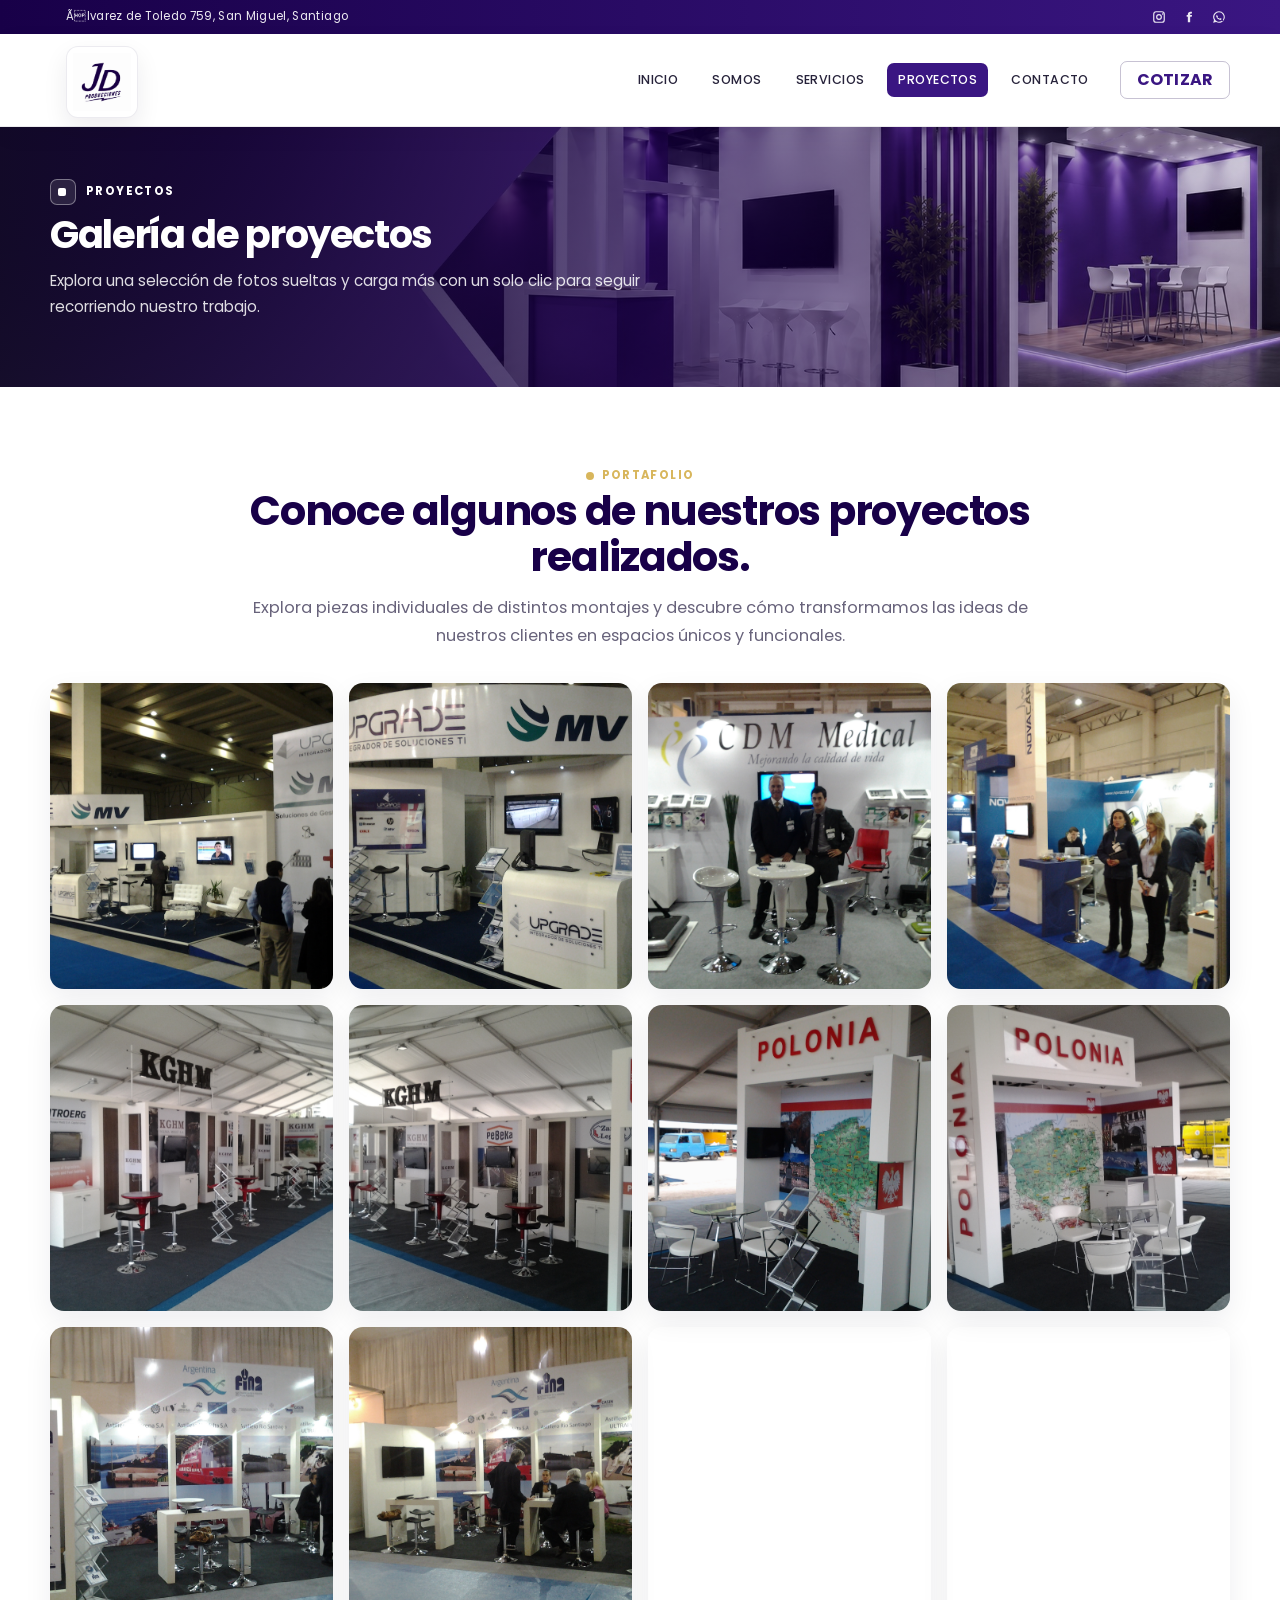
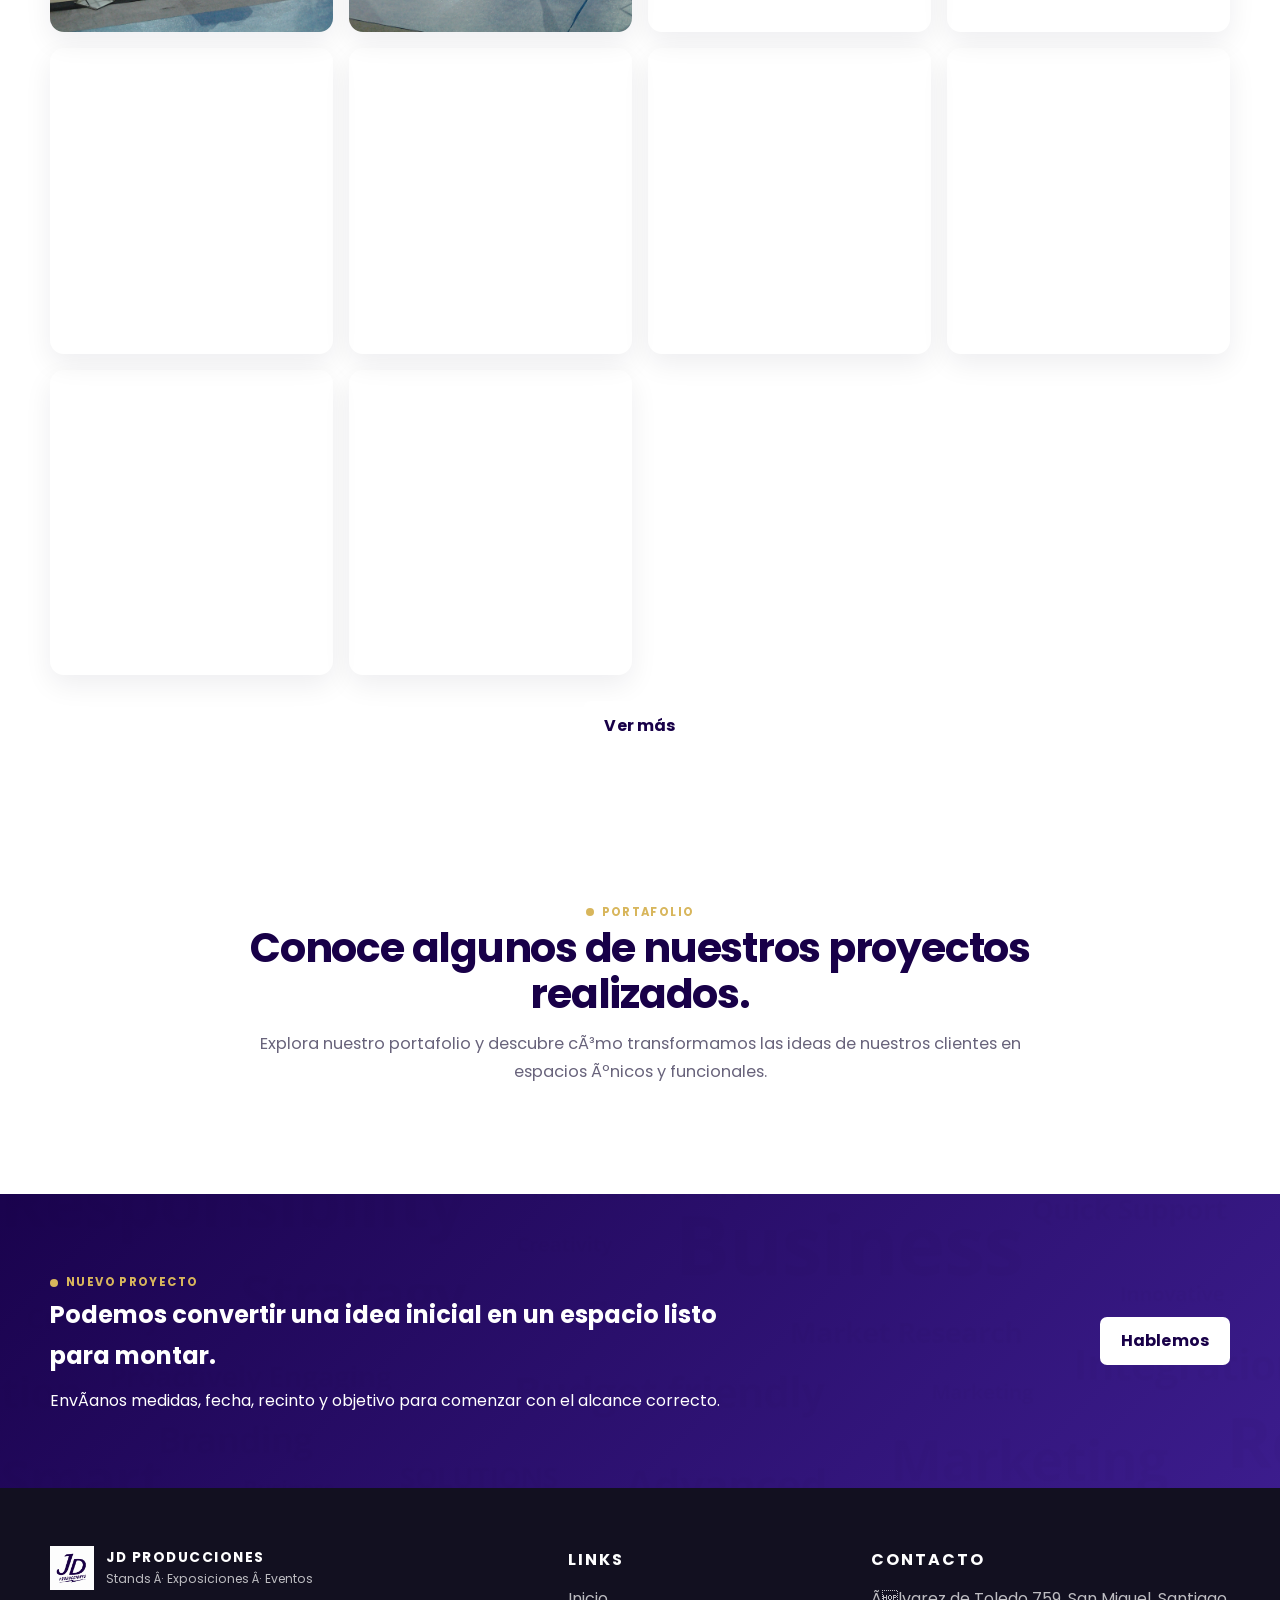
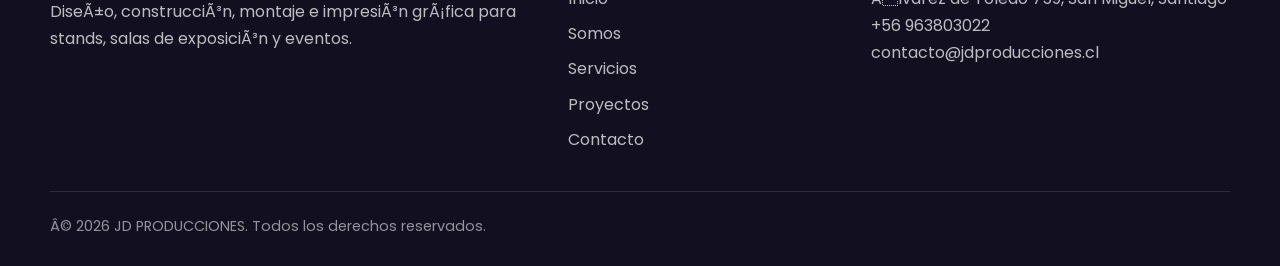
==== commit 1068ac86: "cambios 23 del 7" ====
--- a/proyectos.html
+++ b/proyectos.html
@@ -1,10 +1,10 @@
-<!DOCTYPE html>
+﻿<!DOCTYPE html>
 <html lang="es">
 <head>
   <meta charset="utf-8">
   <meta name="viewport" content="width=device-width, initial-scale=1">
   <meta name="keywords" content="proyectos, portafolio, stands, salas de exposicion, JD PRODUCCIONES">
-  <meta name="description" content="Proyectos y formatos de trabajo de JD PRODUCCIONES para stands, salas de exposición, congresos y activaciones de marca.">
+  <meta name="description" content="Proyectos y formatos de trabajo de JD PRODUCCIONES para stands, salas de exposiciÃ³n, congresos y activaciones de marca.">
   <meta name="author" content="JD PRODUCCIONES">
   <link rel="canonical" href="https://www.jdproducciones.cl/proyectos">
   <title>JD PRODUCCIONES | Proyectos</title>
@@ -14,10 +14,10 @@
   <link href="https://fonts.googleapis.com/css2?family=Poppins:wght@400;500;600;700;800&display=swap" rel="stylesheet">
   <link rel="stylesheet" href="site.css?v=20260706t">
 </head>
-<body>
+<body class="projects-page">
   <div class="topline">
     <div class="wrap topline-inner">
-      <span class="topline-address">Álvarez de Toledo 759, San Miguel, Santiago</span>
+      <span class="topline-address">Ãlvarez de Toledo 759, San Miguel, Santiago</span>
       <div class="topline-social" aria-label="Redes sociales">
         <a href="https://www.instagram.com/" aria-label="Instagram">
           <svg viewBox="0 0 24 24" aria-hidden="true"><path d="M7 2h10a5 5 0 0 1 5 5v10a5 5 0 0 1-5 5H7a5 5 0 0 1-5-5V7a5 5 0 0 1 5-5zm0 2a3 3 0 0 0-3 3v10a3 3 0 0 0 3 3h10a3 3 0 0 0 3-3V7a3 3 0 0 0-3-3H7zm11.25 1.75a1.25 1.25 0 1 1 0 2.5 1.25 1.25 0 0 1 0-2.5zM12 7a5 5 0 1 1 0 10 5 5 0 0 1 0-10zm0 2a3 3 0 1 0 0 6 3 3 0 0 0 0-6z"/></svg>
@@ -36,9 +36,9 @@
     <div class="wrap nav">
       <a class="brand" href="index.html" aria-label="JD PRODUCCIONES inicio">
         <img src="logojd.png" alt="Logo JD PRODUCCIONES">
-        <span><strong>JD PRODUCCIONES</strong><span>Stands · Exposiciones · Eventos</span></span>
+        <span><strong>JD PRODUCCIONES</strong><span>Stands Â· Exposiciones Â· Eventos</span></span>
       </a>
-      <nav class="menu" aria-label="Navegación principal">
+      <nav class="menu" aria-label="NavegaciÃ³n principal">
         <a href="index.html">Inicio</a>
         <a href="somos.html">Somos</a>
         <a href="servicios.html">Servicios</a>
@@ -53,20 +53,33 @@
     <section class="page-hero projects">
       <div class="wrap">
         <span class="badge">Proyectos</span>
-        <h1>Nuestros casos por año</h1>
-        <p>Explora la evolución de nuestros trabajos y abre cada año para ver todas las fotos que lo componen.</p>
+        <h1>Galería de proyectos</h1>
+        <p>Explora una selección de fotos sueltas y carga más con un solo clic para seguir recorriendo nuestro trabajo.</p>
       </div>
     </section>
 
+    <section class="section projects-showcase">
+      <div class="wrap">
+        <div class="section-head center">
+          <span class="kicker">Portafolio</span>
+          <h2>Conoce algunos de nuestros proyectos realizados.</h2>
+          <p>Explora piezas individuales de distintos montajes y descubre cómo transformamos las ideas de nuestros clientes en espacios únicos y funcionales.</p>
+        </div>
+        <div class="project-photo-grid" id="project-photo-grid"></div>
+        <div class="gallery-actions">
+          <button class="theme-btn secondary" type="button" id="project-load-more">Ver más</button>
+        </div>
+      </div>
+    </section>
     <section class="section">
       <div class="wrap">
         <div class="section-head center">
           <span class="kicker">Portafolio</span>
           <h2>Conoce algunos de nuestros proyectos realizados.</h2>
-          <p>Explora nuestro portafolio y descubre cómo transformamos las ideas de nuestros clientes en espacios únicos y funcionales.</p>
-        </div>
-
-        <div class="project-year-filters" id="year-filters" aria-label="Filtros por año"></div>
+          <p>Explora nuestro portafolio y descubre cÃ³mo transformamos las ideas de nuestros clientes en espacios Ãºnicos y funcionales.</p>
+        </div>
+
+        <div class="project-year-filters" id="year-filters" aria-label="Filtros por aÃ±o"></div>
         <div class="project-year-grid" id="year-grid"></div>
       </div>
     </section>
@@ -75,13 +88,13 @@
       <div class="wrap">
         <div class="section-head center">
           <span class="kicker">Experiencia</span>
-          <h2>Una base sólida para proyectos grandes y pequeños</h2>
+          <h2>Una base sÃ³lida para proyectos grandes y pequeÃ±os</h2>
         </div>
         <div class="metrics">
-          <div class="metric"><strong>20+</strong><span>años de experiencia</span></div>
-          <div class="metric"><strong>9</strong><span>años organizados</span></div>
-          <div class="metric"><strong>6</strong><span>años con más volumen</span></div>
-          <div class="metric"><strong>1</strong><span>galería por año</span></div>
+          <div class="metric"><strong>20+</strong><span>aÃ±os de experiencia</span></div>
+          <div class="metric"><strong>9</strong><span>aÃ±os organizados</span></div>
+          <div class="metric"><strong>6</strong><span>aÃ±os con mÃ¡s volumen</span></div>
+          <div class="metric"><strong>1</strong><span>galerÃ­a por aÃ±o</span></div>
         </div>
       </div>
     </section>
@@ -91,7 +104,7 @@
         <div>
           <span class="kicker">Nuevo proyecto</span>
           <h2>Podemos convertir una idea inicial en un espacio listo para montar.</h2>
-          <p>Envíanos medidas, fecha, recinto y objetivo para comenzar con el alcance correcto.</p>
+          <p>EnvÃ­anos medidas, fecha, recinto y objetivo para comenzar con el alcance correcto.</p>
         </div>
         <a class="theme-btn secondary" href="contacto.html">Hablemos</a>
       </div>
@@ -101,20 +114,21 @@
   <div class="gallery-modal" id="gallery-modal" aria-hidden="true">
     <div class="gallery-modal-backdrop" data-close-gallery></div>
     <div class="gallery-modal-panel" role="dialog" aria-modal="true" aria-labelledby="gallery-title">
-      <button class="gallery-close" type="button" data-close-gallery aria-label="Cerrar galería">×</button>
+      <button class="gallery-close" type="button" data-close-gallery aria-label="Cerrar galerÃ­a">Ã—</button>
       <div class="gallery-header">
         <div>
-          <span class="kicker" id="gallery-year-label">Año</span>
-          <h2 id="gallery-title">Galería</h2>
+          
+          <span class="kicker" id="gallery-year-label" hidden></span>
+          <h2 id="gallery-title">Galería de proyectos</h2>
         </div>
         <div class="gallery-counter" id="gallery-counter">1 / 1</div>
       </div>
       <div class="gallery-main">
-        <button class="gallery-nav gallery-prev" type="button" id="gallery-prev" aria-label="Foto anterior">‹</button>
+        <button class="gallery-nav gallery-prev" type="button" id="gallery-prev" aria-label="Foto anterior">â€¹</button>
         <img id="gallery-image" src="" alt="Foto del proyecto">
-        <button class="gallery-nav gallery-next" type="button" id="gallery-next" aria-label="Foto siguiente">›</button>
-      </div>
-      <div class="gallery-thumbs" id="gallery-thumbs" aria-label="Miniaturas del año"></div>
+        <button class="gallery-nav gallery-next" type="button" id="gallery-next" aria-label="Foto siguiente">â€º</button>
+      </div>
+      <div class="gallery-thumbs" id="gallery-thumbs" aria-label="Miniaturas de la galería"></div>
     </div>
   </div>
 
@@ -124,9 +138,9 @@
         <div>
           <a class="brand" href="index.html">
             <img src="logojd.png" alt="Logo JD PRODUCCIONES">
-            <span><strong>JD PRODUCCIONES</strong><span>Stands · Exposiciones · Eventos</span></span>
+            <span><strong>JD PRODUCCIONES</strong><span>Stands Â· Exposiciones Â· Eventos</span></span>
           </a>
-          <p>Diseño, construcción, montaje e impresión gráfica para stands, salas de exposición y eventos.</p>
+          <p>DiseÃ±o, construcciÃ³n, montaje e impresiÃ³n grÃ¡fica para stands, salas de exposiciÃ³n y eventos.</p>
         </div>
         <div>
           <h3>Links</h3>
@@ -140,10 +154,10 @@
         </div>
         <div>
           <h3>Contacto</h3>
-          <p>Álvarez de Toledo 759, San Miguel, Santiago<br><a href="tel:+56963803022">+56 963803022</a><br><a href="mailto:contacto@jdproducciones.cl">contacto@jdproducciones.cl</a></p>
-        </div>
-      </div>
-      <div class="copyright">© <span id="year"></span> JD PRODUCCIONES. Todos los derechos reservados.</div>
+          <p>Ãlvarez de Toledo 759, San Miguel, Santiago<br><a href="tel:+56963803022">+56 963803022</a><br><a href="mailto:contacto@jdproducciones.cl">contacto@jdproducciones.cl</a></p>
+        </div>
+      </div>
+      <div class="copyright">Â© <span id="year"></span> JD PRODUCCIONES. Todos los derechos reservados.</div>
     </div>
   </footer>
 
@@ -196,11 +210,11 @@
       modalYearLabel.textContent = activeGallery.year;
       modalTitle.textContent = `Proyectos ${activeGallery.year}`;
       modalImage.src = current;
-      modalImage.alt = `Foto del año ${activeGallery.year}, imagen ${activeIndex + 1}`;
+      modalImage.alt = `Foto del aÃ±o ${activeGallery.year}, imagen ${activeIndex + 1}`;
       modalCounter.textContent = `${activeIndex + 1} / ${photos.length}`;
       modalThumbs.innerHTML = photos.map((src, idx) => `
         <button class="gallery-thumb ${idx === activeIndex ? "active" : ""}" type="button" data-thumb-index="${idx}">
-          <img src="${src}" alt="Miniatura ${idx + 1} del año ${activeGallery.year}">
+          <img src="${src}" alt="Miniatura ${idx + 1} del aÃ±o ${activeGallery.year}">
         </button>
       `).join("");
     }
@@ -210,12 +224,12 @@
       yearGrid.innerHTML = visible.map((item) => `
         <article class="project-year-card">
           <button type="button" class="project-year-cover" data-year="${item.year}">
-            <img src="${item.cover}" alt="Proyectos del año ${item.year}">
+            <img src="${item.cover}" alt="Proyectos del aÃ±o ${item.year}">
           </button>
           <div class="project-year-body">
             <span class="tag">${item.year}</span>
             <h3>${item.year}</h3>
-            <p>${item.photos.length} fotografías en esta serie.</p>
+            <p>${item.photos.length} fotografÃ­as en esta serie.</p>
           </div>
         </article>
       `).join("");
@@ -276,5 +290,133 @@
     renderYearFilters();
     renderYears();
   </script>
-</body>
+  <div class="gallery-modal" id="photo-modal" aria-hidden="true">
+    <div class="gallery-modal-backdrop" data-close-photo-modal></div>
+    <div class="gallery-modal-panel" role="dialog" aria-modal="true" aria-labelledby="photo-modal-title">
+      <button class="gallery-close" type="button" data-close-photo-modal aria-label="Cerrar galería">×</button>
+      <div class="gallery-header">
+        <div>
+          <h2 id="photo-modal-title">Galería de proyectos</h2>
+        </div>
+        <div class="gallery-counter" id="photo-modal-counter">1 / 1</div>
+      </div>
+      <div class="gallery-main">
+        <button class="gallery-nav gallery-prev" type="button" id="photo-prev" aria-label="Foto anterior">‹</button>
+        <img id="photo-modal-image" src="" alt="Foto del proyecto">
+        <button class="gallery-nav gallery-next" type="button" id="photo-next" aria-label="Foto siguiente">›</button>
+      </div>
+      <div class="gallery-thumbs" id="photo-modal-thumbs" aria-label="Miniaturas de la galería"></div>
+    </div>
+  </div>
+  <script>
+    (() => {
+      const groups = Array.isArray(window.JD_PROJECTS_BY_YEAR) ? window.JD_PROJECTS_BY_YEAR : [];
+      const photos = groups.flatMap((group) => (group.photos || []).map((src, index) => ({
+        src,
+        alt: `Foto del proyecto ${group.year}, imagen ${index + 1}`,
+        year: group.year,
+      })));
+      const grid = document.getElementById("project-photo-grid");
+      const loadMore = document.getElementById("project-load-more");
+      const modal = document.getElementById("photo-modal");
+      const modalTitle = document.getElementById("photo-modal-title");
+      const modalCounter = document.getElementById("photo-modal-counter");
+      const modalImage = document.getElementById("photo-modal-image");
+      const modalThumbs = document.getElementById("photo-modal-thumbs");
+      const prevBtn = document.getElementById("photo-prev");
+      const nextBtn = document.getElementById("photo-next");
+      const closeButtons = Array.from(document.querySelectorAll("[data-close-photo-modal]"));
+      const batchSize = 18;
+      let visibleCount = batchSize;
+      let activeIndex = 0;
+
+      if (!grid || !loadMore || !modal || !modalTitle || !modalCounter || !modalImage || !modalThumbs || !prevBtn || !nextBtn) {
+        return;
+      }
+
+      const renderModal = () => {
+        const current = photos[activeIndex];
+        if (!current) return;
+        modalTitle.textContent = "Galería de proyectos";
+        modalCounter.textContent = `${activeIndex + 1} / ${photos.length}`;
+        modalImage.src = current.src;
+        modalImage.alt = current.alt;
+        modalThumbs.innerHTML = photos.map((photo, index) => `
+          <button class="gallery-thumb ${index === activeIndex ? "active" : ""}" type="button" data-photo-thumb="${index}">
+            <img src="${photo.src}" alt="Miniatura ${index + 1}">
+          </button>
+        `).join("");
+      };
+
+      const openModal = (index) => {
+        activeIndex = index;
+        renderModal();
+        modal.classList.add("is-open");
+        modal.setAttribute("aria-hidden", "false");
+        document.body.classList.add("modal-open");
+      };
+
+      const closeModal = () => {
+        modal.classList.remove("is-open");
+        modal.setAttribute("aria-hidden", "true");
+        document.body.classList.remove("modal-open");
+      };
+
+      const renderGrid = () => {
+        const visible = photos.slice(0, visibleCount);
+        grid.innerHTML = visible.map((photo, index) => `
+          <button class="project-photo-card" type="button" data-photo-index="${index}" aria-label="Abrir foto ${index + 1}">
+            <img src="${photo.src}" alt="${photo.alt}" loading="lazy" decoding="async">
+          </button>
+        `).join("");
+        loadMore.hidden = visibleCount >= photos.length;
+      };
+
+      grid.addEventListener("click", (event) => {
+        const card = event.target.closest("[data-photo-index]");
+        if (!card) return;
+        openModal(Number(card.dataset.photoIndex));
+      });
+
+      loadMore.addEventListener("click", () => {
+        visibleCount = Math.min(visibleCount + batchSize, photos.length);
+        renderGrid();
+      });
+
+      modalThumbs.addEventListener("click", (event) => {
+        const thumb = event.target.closest("[data-photo-thumb]");
+        if (!thumb) return;
+        activeIndex = Number(thumb.dataset.photoThumb);
+        renderModal();
+      });
+
+      prevBtn.addEventListener("click", () => {
+        activeIndex = (activeIndex - 1 + photos.length) % photos.length;
+        renderModal();
+      });
+
+      nextBtn.addEventListener("click", () => {
+        activeIndex = (activeIndex + 1) % photos.length;
+        renderModal();
+      });
+
+      closeButtons.forEach((button) => button.addEventListener("click", closeModal));
+
+      document.addEventListener("keydown", (event) => {
+        if (!modal.classList.contains("is-open")) return;
+        if (event.key === "Escape") closeModal();
+        if (event.key === "ArrowLeft") prevBtn.click();
+        if (event.key === "ArrowRight") nextBtn.click();
+      });
+
+      document.getElementById("year").textContent = new Date().getFullYear();
+      renderGrid();
+    })();
+  </script></body>
 </html>
+
+
+
+
+
+
--- a/site.css
+++ b/site.css
@@ -212,6 +212,7 @@
   font-size: .78rem;
   font-weight: 500;
   letter-spacing: .035em;
+  text-transform: uppercase;
   transition: background .2s ease, color .2s ease;
 }
 
@@ -259,6 +260,7 @@
   border: 1px solid rgba(24, 0, 72, .24);
   background: transparent;
   color: var(--purple);
+  text-transform: uppercase;
   box-shadow: none;
 }
 
@@ -336,6 +338,26 @@
   opacity: 1;
   visibility: visible;
   z-index: 1;
+}
+
+.hero-slide.is-active .hero-content > * {
+  animation: heroFadeUp .85s ease both;
+}
+
+.hero-slide.is-active .hero-content .badge {
+  animation-delay: .1s;
+}
+
+.hero-slide.is-active .hero-content h1 {
+  animation-delay: .22s;
+}
+
+.hero-slide.is-active .hero-content p {
+  animation-delay: .34s;
+}
+
+.hero-slide.is-active .hero-content .actions {
+  animation-delay: .46s;
 }
 
 .hero-slide.hero-slide-overlay .wrap {
@@ -404,6 +426,26 @@
   max-width: 520px;
   padding-left: 56px;
   color: #fff;
+}
+
+@keyframes heroFadeUp {
+  from {
+    opacity: 0;
+    transform: translateY(18px);
+    filter: blur(6px);
+  }
+
+  to {
+    opacity: 1;
+    transform: translateY(0);
+    filter: blur(0);
+  }
+}
+
+@media (prefers-reduced-motion: reduce) {
+  .hero-slide.is-active .hero-content > * {
+    animation: none;
+  }
 }
 
 .badge,
@@ -747,6 +789,40 @@
   gap: 22px;
 }
 
+.project-photo-grid {
+  display: grid;
+  grid-template-columns: repeat(4, minmax(0, 1fr));
+  gap: 16px;
+}
+
+.project-photo-card {
+  padding: 0;
+  border: 0;
+  border-radius: 14px;
+  background: transparent;
+  overflow: hidden;
+  box-shadow: var(--shadow-soft);
+  cursor: pointer;
+}
+
+.project-photo-card img {
+  width: 100%;
+  height: 100%;
+  aspect-ratio: 1 / 1.08;
+  object-fit: cover;
+  transition: transform .35s ease;
+}
+
+.project-photo-card:hover img {
+  transform: scale(1.04);
+}
+
+.gallery-actions {
+  display: flex;
+  justify-content: center;
+  margin-top: 26px;
+}
+
 .project-year-card {
   overflow: hidden;
   border: 1px solid rgba(180, 201, 205, .95);
@@ -848,6 +924,7 @@
 }
 
 .project-year-cover:focus-visible,
+.project-photo-card:focus-visible,
 .project-filter:focus-visible,
 .gallery-close:focus-visible,
 .gallery-nav:focus-visible,
@@ -1027,6 +1104,33 @@
   box-shadow: 0 10px 24px rgba(0, 0, 0, .2);
 }
 
+.home-page .home-story,
+.home-page .home-testimonials,
+.services-testimonials,
+.projects-page .project-year-filters,
+.projects-page .project-year-grid,
+.projects-page .section.soft,
+.home-page .media-panel.about {
+  display: none;
+}
+
+.video-panel {
+  min-height: 420px;
+  overflow: hidden;
+  border-radius: 18px;
+  background: #0f0c1c;
+  box-shadow: var(--shadow);
+}
+
+.video-panel-media,
+.somos-about-visual video {
+  display: block;
+  width: 100%;
+  height: 100%;
+  min-height: 420px;
+  object-fit: cover;
+}
+
 .gallery-thumb.active {
   border-color: var(--purple);
 }
@@ -1446,6 +1550,10 @@
   object-fit: cover;
 }
 
+.somos-about-visual video {
+  min-height: 500px;
+}
+
 .somos-about-copy .section-head {
   margin-bottom: 18px;
 }
@@ -1759,6 +1867,112 @@
 .home-testimonials {
   padding: 68px 0;
   background: #fff;
+}
+
+.client-logos {
+  padding: 20px 0 24px;
+  background:
+    linear-gradient(180deg, rgba(24, 0, 72, .98), rgba(16, 12, 34, .98)),
+    radial-gradient(circle at top center, rgba(216, 182, 92, .16), transparent 42%);
+  color: #fff;
+}
+
+.client-logos .wrap {
+  width: min(100% - 12px, calc(var(--container) + 240px));
+}
+
+.client-logos-head {
+  display: flex;
+  align-items: center;
+  justify-content: space-between;
+  gap: 18px;
+  margin-bottom: 18px;
+}
+
+.client-logos-head p {
+  margin: 0;
+  color: rgba(255, 255, 255, .78);
+  font-size: .86rem;
+  letter-spacing: .02em;
+}
+
+.client-marquee {
+  position: relative;
+  overflow: hidden;
+  border-top: 1px solid rgba(255, 255, 255, .12);
+  border-bottom: 1px solid rgba(255, 255, 255, .12);
+  padding: 14px 0;
+}
+
+.client-marquee::before,
+.client-marquee::after {
+  content: "";
+  position: absolute;
+  top: 0;
+  bottom: 0;
+  width: 110px;
+  z-index: 2;
+  pointer-events: none;
+}
+
+.client-marquee::before {
+  left: 0;
+  background: linear-gradient(90deg, rgba(24, 0, 72, 1), rgba(24, 0, 72, 0));
+}
+
+.client-marquee::after {
+  right: 0;
+  background: linear-gradient(270deg, rgba(24, 0, 72, 1), rgba(24, 0, 72, 0));
+}
+
+.client-marquee-trackset {
+  display: flex;
+  width: max-content;
+  min-width: 100%;
+  animation: clientMarquee 44s linear infinite;
+  will-change: transform;
+}
+
+.client-marquee:hover .client-marquee-trackset {
+  animation-play-state: paused;
+}
+
+.client-marquee-track {
+  display: flex;
+  align-items: center;
+  gap: 52px;
+  padding-right: 52px;
+}
+
+.client-marquee-track img {
+  display: block;
+  width: auto;
+  height: 47px;
+  max-width: 162px;
+  object-fit: contain;
+  filter: brightness(0) invert(1);
+  opacity: .92;
+  flex: 0 0 auto;
+}
+
+@keyframes clientMarquee {
+  from {
+    transform: translateX(0);
+  }
+
+  to {
+    transform: translateX(-50%);
+  }
+}
+
+@media (prefers-reduced-motion: reduce) {
+  .client-marquee-track {
+    animation: none;
+  }
+
+  .client-marquee-trackset {
+    animation: none;
+  }
 }
 
 .home-copy {
@@ -1952,9 +2166,26 @@
   background:
     linear-gradient(90deg, rgba(58, 22, 130, .86), rgba(24, 0, 72, .58), rgba(24, 0, 72, .18)),
     url("fotos web/home-nuestra-historia.png") center/cover;
+  background-attachment: fixed;
+  position: relative;
+  overflow: hidden;
+  isolation: isolate;
+}
+
+.home-story::after {
+  content: "";
+  position: absolute;
+  inset: 0;
+  background:
+    radial-gradient(circle at 18% 25%, rgba(255, 255, 255, .08), transparent 34%),
+    radial-gradient(circle at 82% 72%, rgba(216, 182, 92, .1), transparent 28%);
+  pointer-events: none;
+  z-index: 0;
 }
 
 .story-panel {
+  position: relative;
+  z-index: 1;
   max-width: 590px;
   padding: 38px 42px;
   background: rgba(58, 22, 130, .72);
@@ -2255,6 +2486,10 @@
     grid-template-columns: repeat(2, minmax(0, 1fr));
   }
 
+  .project-photo-grid {
+    grid-template-columns: repeat(2, minmax(0, 1fr));
+  }
+
   .somos-about-layout,
   .enfoque-grid,
   .team-highlight {
@@ -2262,6 +2497,9 @@
   }
 
   .somos-about-visual img,
+  .somos-about-visual video,
+  .video-panel,
+  .video-panel-media,
   .team-highlight figure {
     min-height: 420px;
   }
@@ -2345,11 +2583,19 @@
     display: none;
   }
 
+  .home-story {
+    background-attachment: scroll;
+  }
+
   .contact-map iframe {
     height: 240px;
   }
 
   .project-year-grid {
+    grid-template-columns: 1fr;
+  }
+
+  .project-photo-grid {
     grid-template-columns: 1fr;
   }
 
@@ -2469,6 +2715,49 @@
     padding: 58px 0;
   }
 
+  .video-panel,
+  .video-panel-media,
+  .somos-about-visual video {
+    min-height: 320px;
+  }
+
+  .client-logos {
+    padding: 16px 0 18px;
+  }
+
+  .client-logos .wrap {
+    width: min(100% - 12px, var(--container));
+  }
+
+  .client-logos-head {
+    margin-bottom: 14px;
+    flex-direction: column;
+    align-items: flex-start;
+  }
+
+  .client-marquee {
+    padding: 12px 0;
+  }
+
+  .client-marquee::before,
+  .client-marquee::after {
+    width: 56px;
+  }
+
+  .client-marquee-track {
+    gap: 30px;
+    padding-right: 30px;
+  }
+
+  .client-marquee-trackset {
+    animation-duration: 36s;
+  }
+
+  .client-marquee-track img {
+    height: 34px;
+    max-width: 114px;
+  }
+
   .home-copy {
     margin-bottom: 34px;
   }
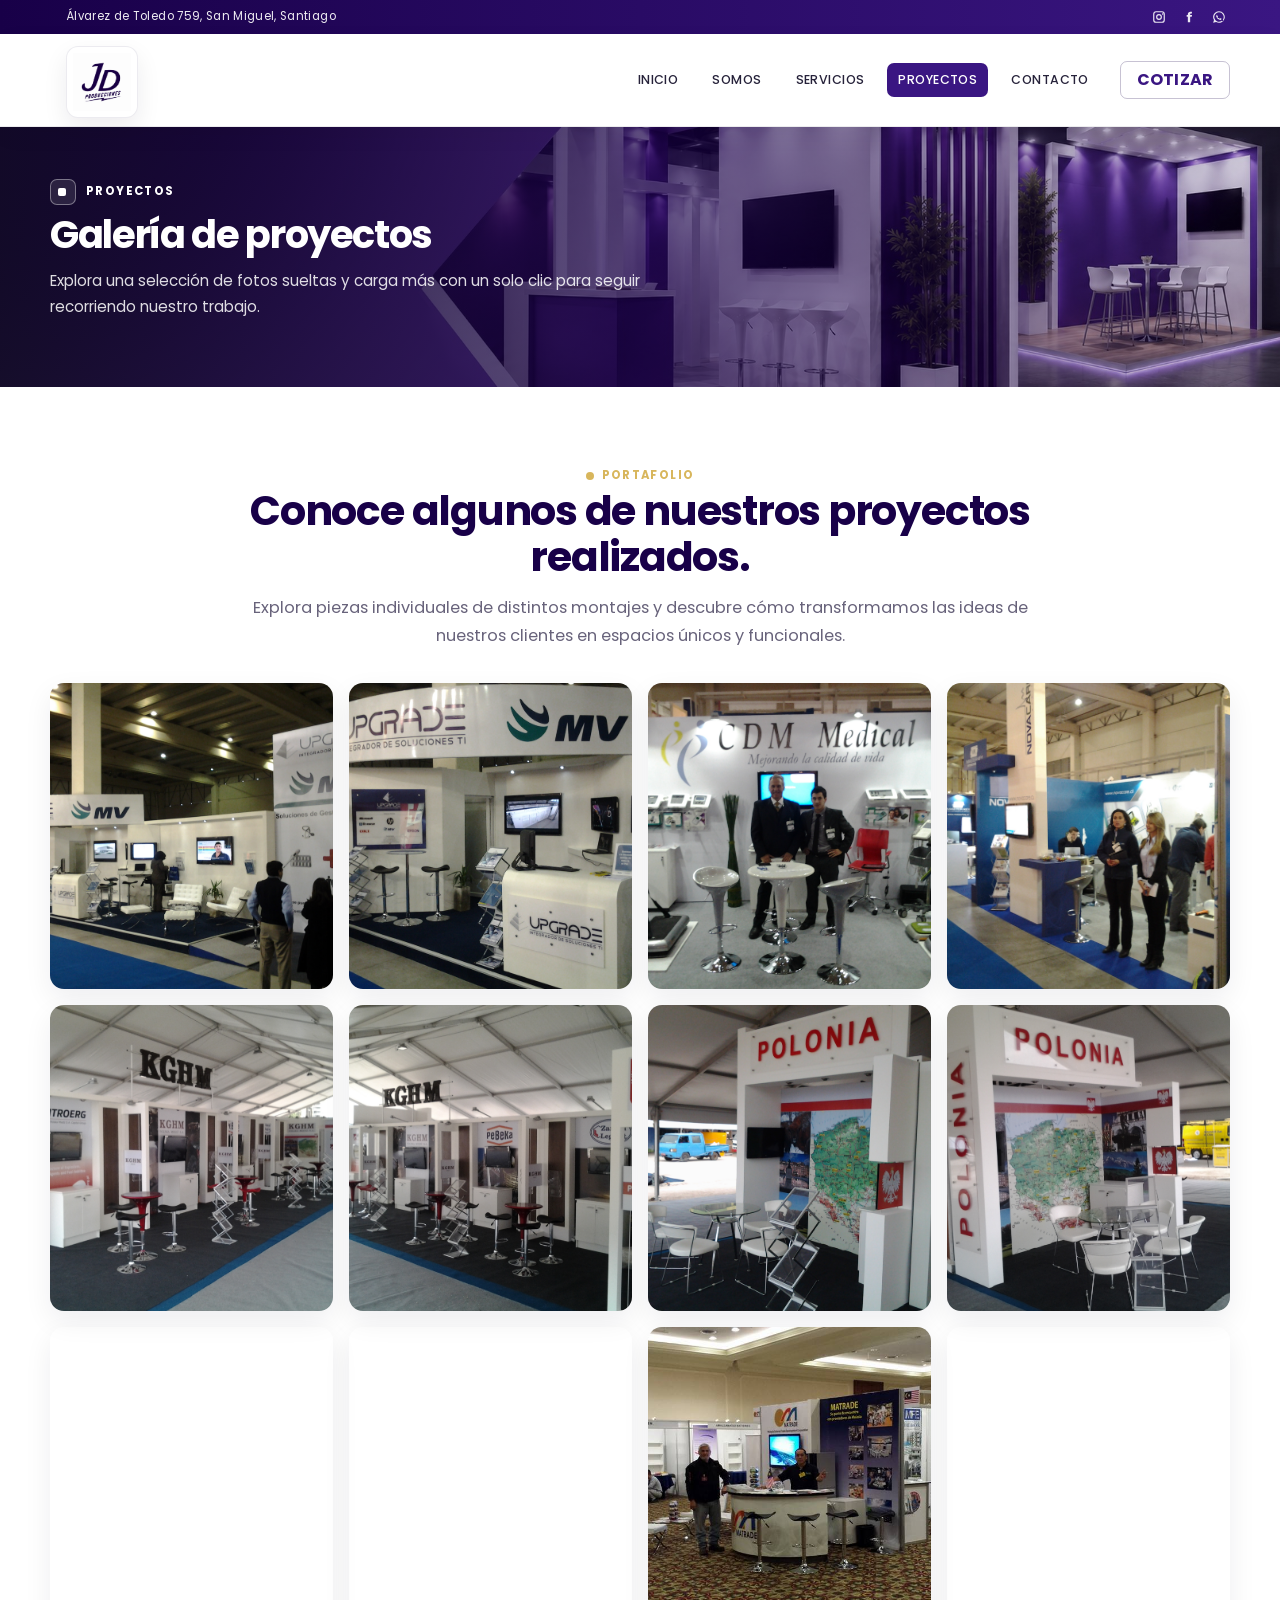
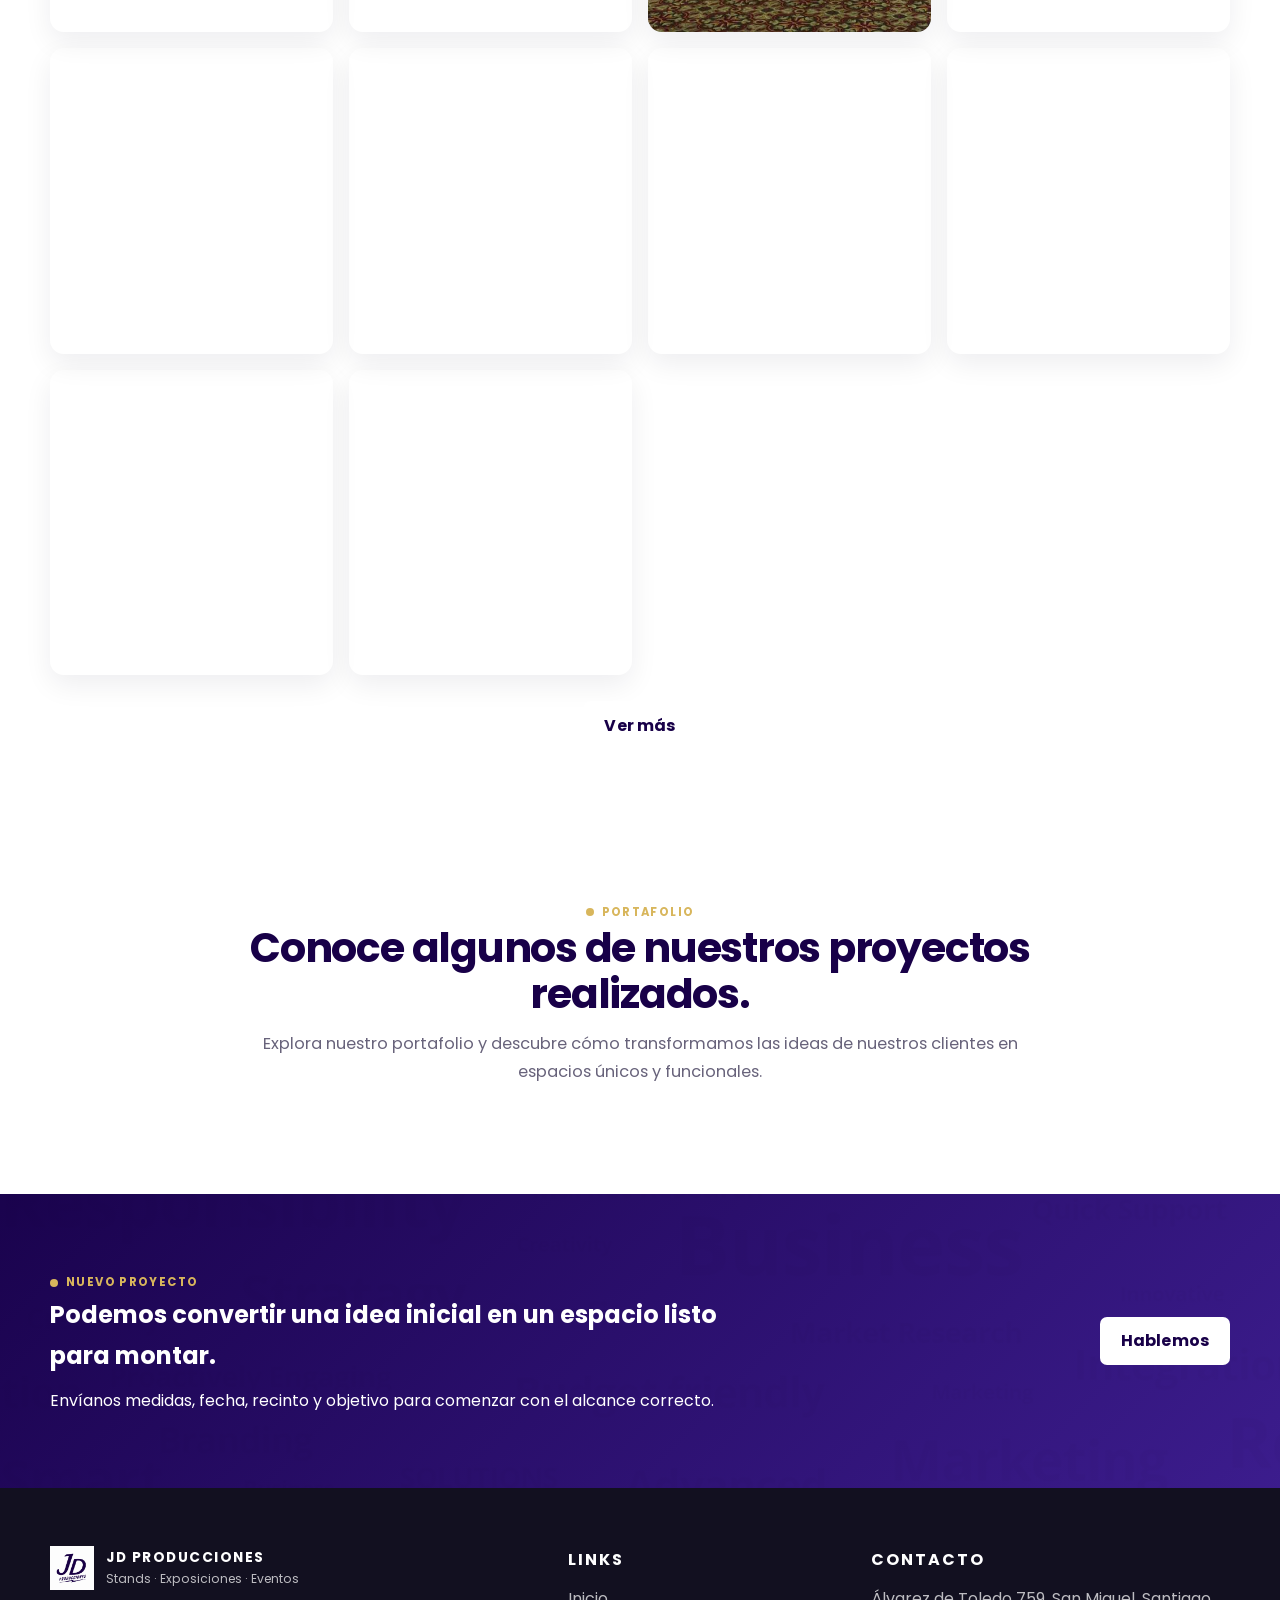
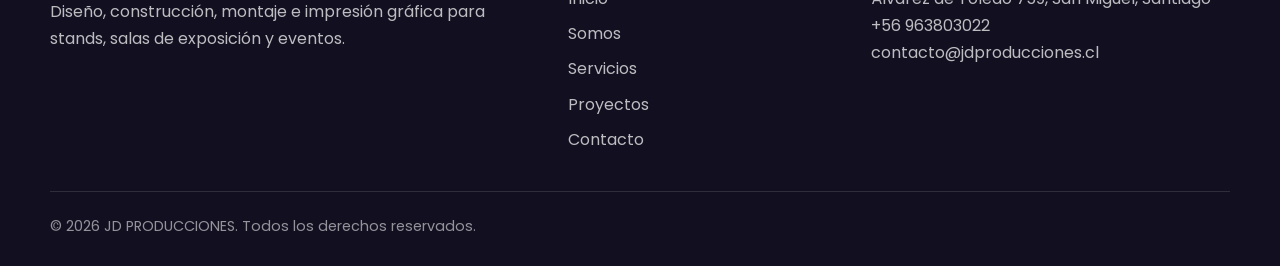
==== commit d99495c6: "ok" ====
--- a/proyectos.html
+++ b/proyectos.html
@@ -4,7 +4,7 @@
   <meta charset="utf-8">
   <meta name="viewport" content="width=device-width, initial-scale=1">
   <meta name="keywords" content="proyectos, portafolio, stands, salas de exposicion, JD PRODUCCIONES">
-  <meta name="description" content="Proyectos y formatos de trabajo de JD PRODUCCIONES para stands, salas de exposiciÃ³n, congresos y activaciones de marca.">
+  <meta name="description" content="Proyectos y formatos de trabajo de JD PRODUCCIONES para stands, salas de exposición, congresos y activaciones de marca.">
   <meta name="author" content="JD PRODUCCIONES">
   <link rel="canonical" href="https://www.jdproducciones.cl/proyectos">
   <title>JD PRODUCCIONES | Proyectos</title>
@@ -17,7 +17,7 @@
 <body class="projects-page">
   <div class="topline">
     <div class="wrap topline-inner">
-      <span class="topline-address">Ãlvarez de Toledo 759, San Miguel, Santiago</span>
+      <span class="topline-address">Álvarez de Toledo 759, San Miguel, Santiago</span>
       <div class="topline-social" aria-label="Redes sociales">
         <a href="https://www.instagram.com/" aria-label="Instagram">
           <svg viewBox="0 0 24 24" aria-hidden="true"><path d="M7 2h10a5 5 0 0 1 5 5v10a5 5 0 0 1-5 5H7a5 5 0 0 1-5-5V7a5 5 0 0 1 5-5zm0 2a3 3 0 0 0-3 3v10a3 3 0 0 0 3 3h10a3 3 0 0 0 3-3V7a3 3 0 0 0-3-3H7zm11.25 1.75a1.25 1.25 0 1 1 0 2.5 1.25 1.25 0 0 1 0-2.5zM12 7a5 5 0 1 1 0 10 5 5 0 0 1 0-10zm0 2a3 3 0 1 0 0 6 3 3 0 0 0 0-6z"/></svg>
@@ -36,9 +36,9 @@
     <div class="wrap nav">
       <a class="brand" href="index.html" aria-label="JD PRODUCCIONES inicio">
         <img src="logojd.png" alt="Logo JD PRODUCCIONES">
-        <span><strong>JD PRODUCCIONES</strong><span>Stands Â· Exposiciones Â· Eventos</span></span>
+        <span><strong>JD PRODUCCIONES</strong><span>Stands · Exposiciones · Eventos</span></span>
       </a>
-      <nav class="menu" aria-label="NavegaciÃ³n principal">
+      <nav class="menu" aria-label="Navegación principal">
         <a href="index.html">Inicio</a>
         <a href="somos.html">Somos</a>
         <a href="servicios.html">Servicios</a>
@@ -76,10 +76,10 @@
         <div class="section-head center">
           <span class="kicker">Portafolio</span>
           <h2>Conoce algunos de nuestros proyectos realizados.</h2>
-          <p>Explora nuestro portafolio y descubre cÃ³mo transformamos las ideas de nuestros clientes en espacios Ãºnicos y funcionales.</p>
-        </div>
-
-        <div class="project-year-filters" id="year-filters" aria-label="Filtros por aÃ±o"></div>
+          <p>Explora nuestro portafolio y descubre cómo transformamos las ideas de nuestros clientes en espacios únicos y funcionales.</p>
+        </div>
+
+        <div class="project-year-filters" id="year-filters" aria-label="Filtros por año"></div>
         <div class="project-year-grid" id="year-grid"></div>
       </div>
     </section>
@@ -88,13 +88,13 @@
       <div class="wrap">
         <div class="section-head center">
           <span class="kicker">Experiencia</span>
-          <h2>Una base sÃ³lida para proyectos grandes y pequeÃ±os</h2>
+          <h2>Una base sólida para proyectos grandes y pequeños</h2>
         </div>
         <div class="metrics">
-          <div class="metric"><strong>20+</strong><span>aÃ±os de experiencia</span></div>
-          <div class="metric"><strong>9</strong><span>aÃ±os organizados</span></div>
-          <div class="metric"><strong>6</strong><span>aÃ±os con mÃ¡s volumen</span></div>
-          <div class="metric"><strong>1</strong><span>galerÃ­a por aÃ±o</span></div>
+          <div class="metric"><strong>20+</strong><span>años de experiencia</span></div>
+          <div class="metric"><strong>9</strong><span>años organizados</span></div>
+          <div class="metric"><strong>6</strong><span>años con más volumen</span></div>
+          <div class="metric"><strong>1</strong><span>galería por año</span></div>
         </div>
       </div>
     </section>
@@ -104,7 +104,7 @@
         <div>
           <span class="kicker">Nuevo proyecto</span>
           <h2>Podemos convertir una idea inicial en un espacio listo para montar.</h2>
-          <p>EnvÃ­anos medidas, fecha, recinto y objetivo para comenzar con el alcance correcto.</p>
+          <p>Envíanos medidas, fecha, recinto y objetivo para comenzar con el alcance correcto.</p>
         </div>
         <a class="theme-btn secondary" href="contacto.html">Hablemos</a>
       </div>
@@ -114,7 +114,7 @@
   <div class="gallery-modal" id="gallery-modal" aria-hidden="true">
     <div class="gallery-modal-backdrop" data-close-gallery></div>
     <div class="gallery-modal-panel" role="dialog" aria-modal="true" aria-labelledby="gallery-title">
-      <button class="gallery-close" type="button" data-close-gallery aria-label="Cerrar galerÃ­a">Ã—</button>
+      <button class="gallery-close" type="button" data-close-gallery aria-label="Cerrar galería">×</button>
       <div class="gallery-header">
         <div>
           
@@ -124,9 +124,9 @@
         <div class="gallery-counter" id="gallery-counter">1 / 1</div>
       </div>
       <div class="gallery-main">
-        <button class="gallery-nav gallery-prev" type="button" id="gallery-prev" aria-label="Foto anterior">â€¹</button>
+        <button class="gallery-nav gallery-prev" type="button" id="gallery-prev" aria-label="Foto anterior">‹</button>
         <img id="gallery-image" src="" alt="Foto del proyecto">
-        <button class="gallery-nav gallery-next" type="button" id="gallery-next" aria-label="Foto siguiente">â€º</button>
+        <button class="gallery-nav gallery-next" type="button" id="gallery-next" aria-label="Foto siguiente">›</button>
       </div>
       <div class="gallery-thumbs" id="gallery-thumbs" aria-label="Miniaturas de la galería"></div>
     </div>
@@ -138,9 +138,9 @@
         <div>
           <a class="brand" href="index.html">
             <img src="logojd.png" alt="Logo JD PRODUCCIONES">
-            <span><strong>JD PRODUCCIONES</strong><span>Stands Â· Exposiciones Â· Eventos</span></span>
+            <span><strong>JD PRODUCCIONES</strong><span>Stands · Exposiciones · Eventos</span></span>
           </a>
-          <p>DiseÃ±o, construcciÃ³n, montaje e impresiÃ³n grÃ¡fica para stands, salas de exposiciÃ³n y eventos.</p>
+          <p>Diseño, construcción, montaje e impresión gráfica para stands, salas de exposición y eventos.</p>
         </div>
         <div>
           <h3>Links</h3>
@@ -154,10 +154,10 @@
         </div>
         <div>
           <h3>Contacto</h3>
-          <p>Ãlvarez de Toledo 759, San Miguel, Santiago<br><a href="tel:+56963803022">+56 963803022</a><br><a href="mailto:contacto@jdproducciones.cl">contacto@jdproducciones.cl</a></p>
-        </div>
-      </div>
-      <div class="copyright">Â© <span id="year"></span> JD PRODUCCIONES. Todos los derechos reservados.</div>
+          <p>Álvarez de Toledo 759, San Miguel, Santiago<br><a href="tel:+56963803022">+56 963803022</a><br><a href="mailto:contacto@jdproducciones.cl">contacto@jdproducciones.cl</a></p>
+        </div>
+      </div>
+      <div class="copyright">© <span id="year"></span> JD PRODUCCIONES. Todos los derechos reservados.</div>
     </div>
   </footer>
 
@@ -210,11 +210,11 @@
       modalYearLabel.textContent = activeGallery.year;
       modalTitle.textContent = `Proyectos ${activeGallery.year}`;
       modalImage.src = current;
-      modalImage.alt = `Foto del aÃ±o ${activeGallery.year}, imagen ${activeIndex + 1}`;
+      modalImage.alt = `Foto del año ${activeGallery.year}, imagen ${activeIndex + 1}`;
       modalCounter.textContent = `${activeIndex + 1} / ${photos.length}`;
       modalThumbs.innerHTML = photos.map((src, idx) => `
         <button class="gallery-thumb ${idx === activeIndex ? "active" : ""}" type="button" data-thumb-index="${idx}">
-          <img src="${src}" alt="Miniatura ${idx + 1} del aÃ±o ${activeGallery.year}">
+          <img src="${src}" alt="Miniatura ${idx + 1} del año ${activeGallery.year}">
         </button>
       `).join("");
     }
@@ -224,12 +224,12 @@
       yearGrid.innerHTML = visible.map((item) => `
         <article class="project-year-card">
           <button type="button" class="project-year-cover" data-year="${item.year}">
-            <img src="${item.cover}" alt="Proyectos del aÃ±o ${item.year}">
+            <img src="${item.cover}" alt="Proyectos del año ${item.year}">
           </button>
           <div class="project-year-body">
             <span class="tag">${item.year}</span>
             <h3>${item.year}</h3>
-            <p>${item.photos.length} fotografÃ­as en esta serie.</p>
+            <p>${item.photos.length} fotografías en esta serie.</p>
           </div>
         </article>
       `).join("");
